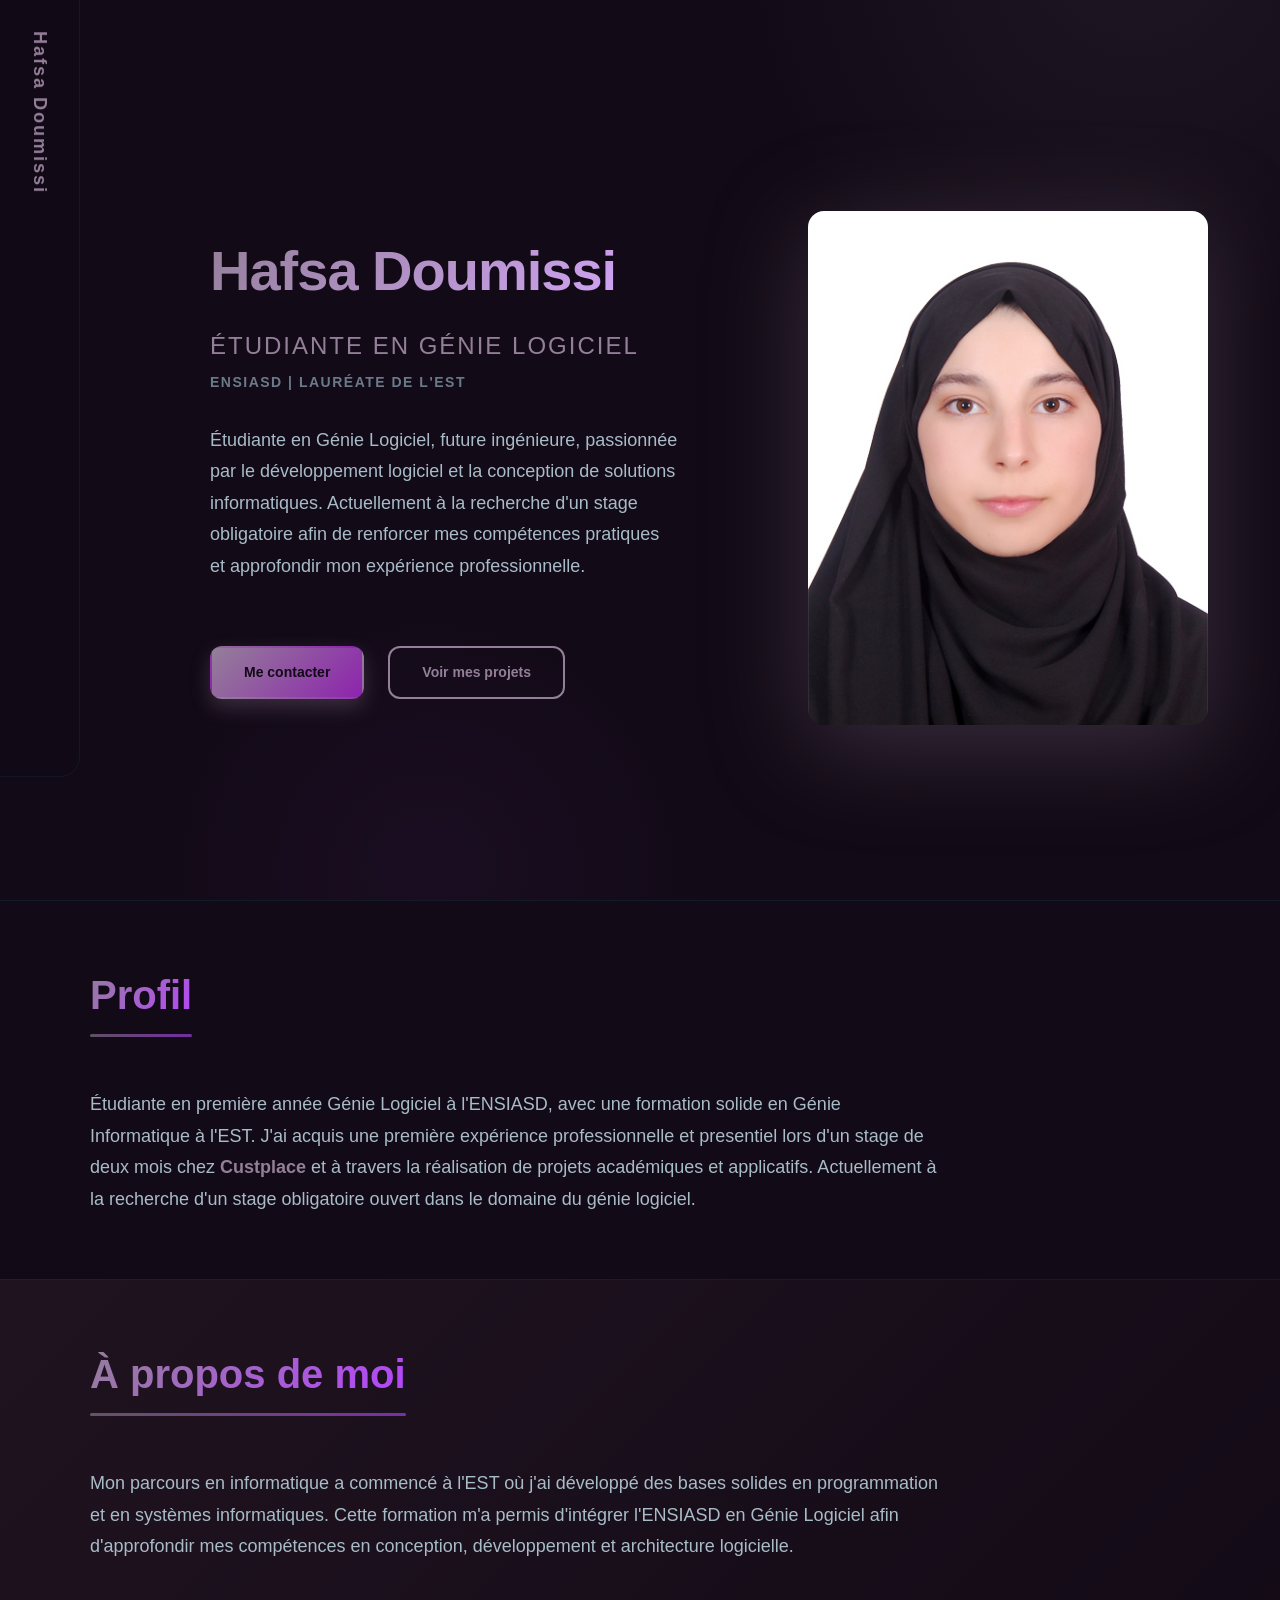
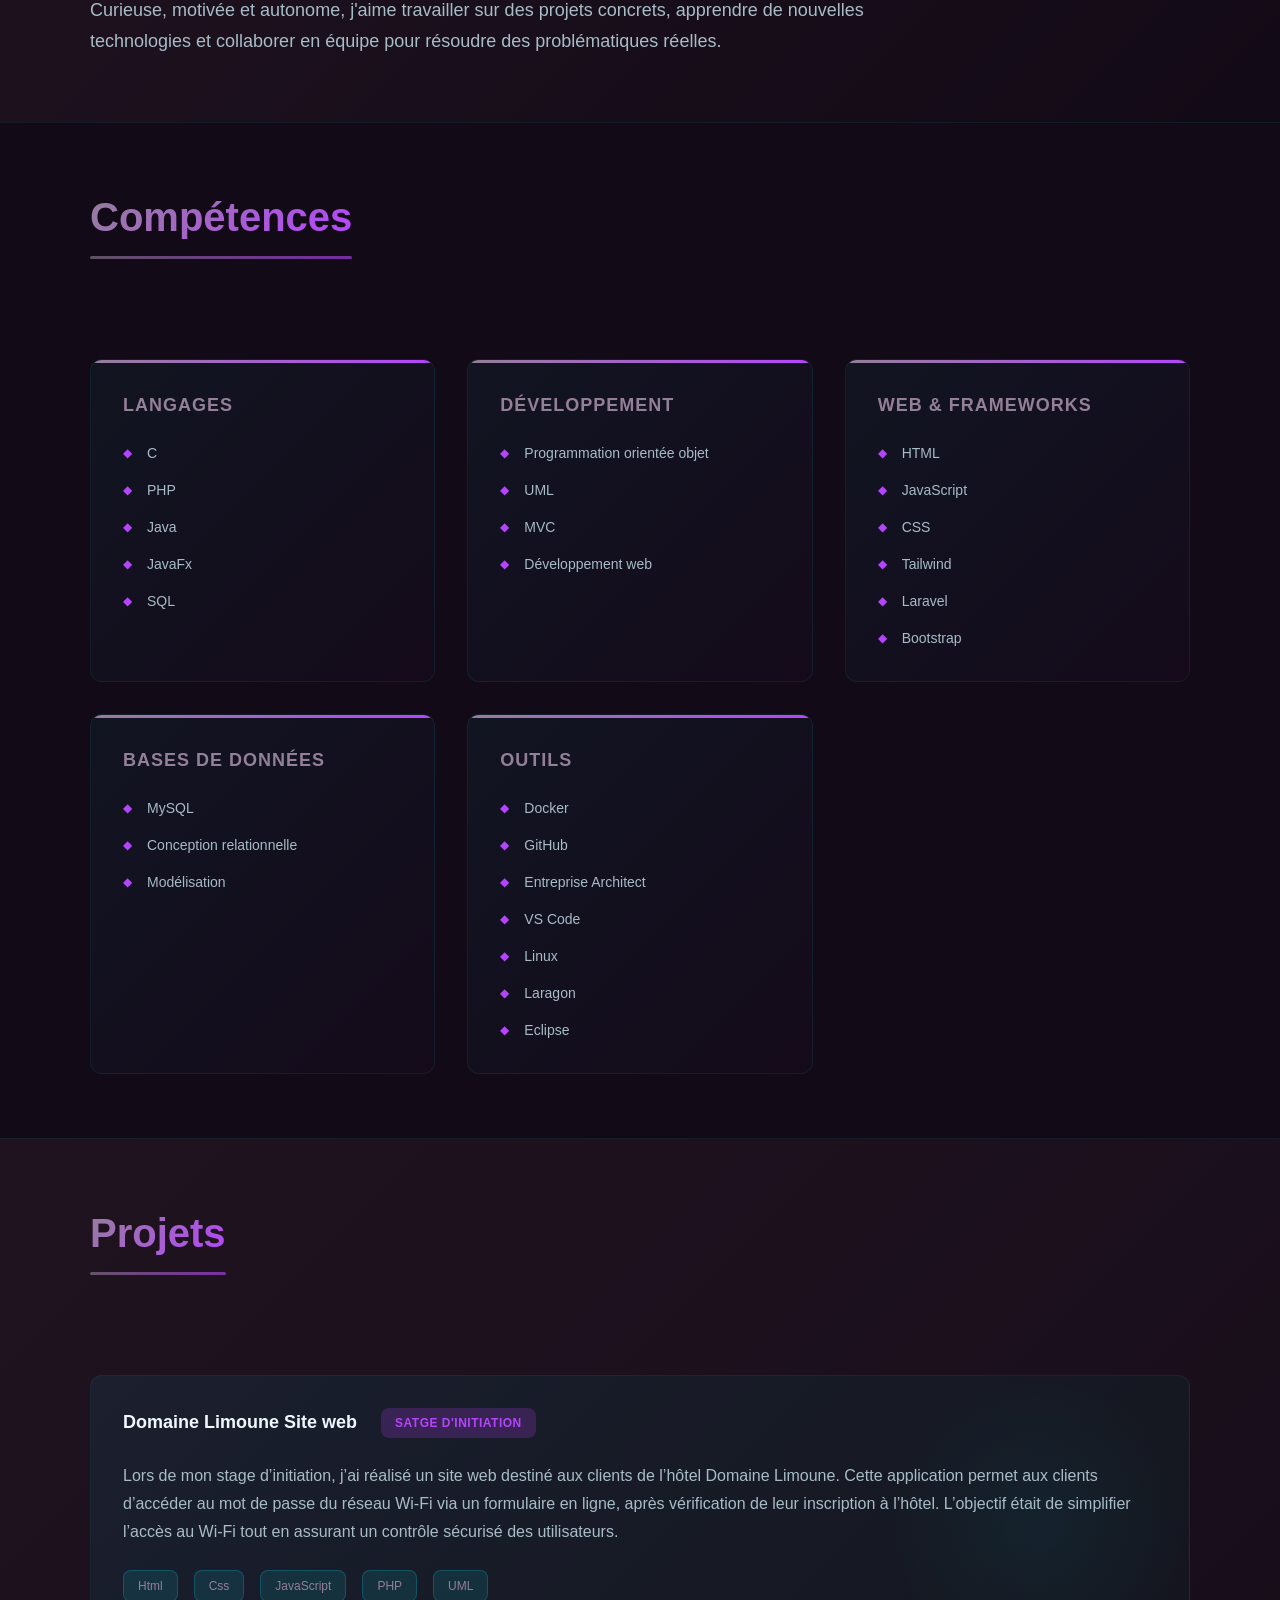
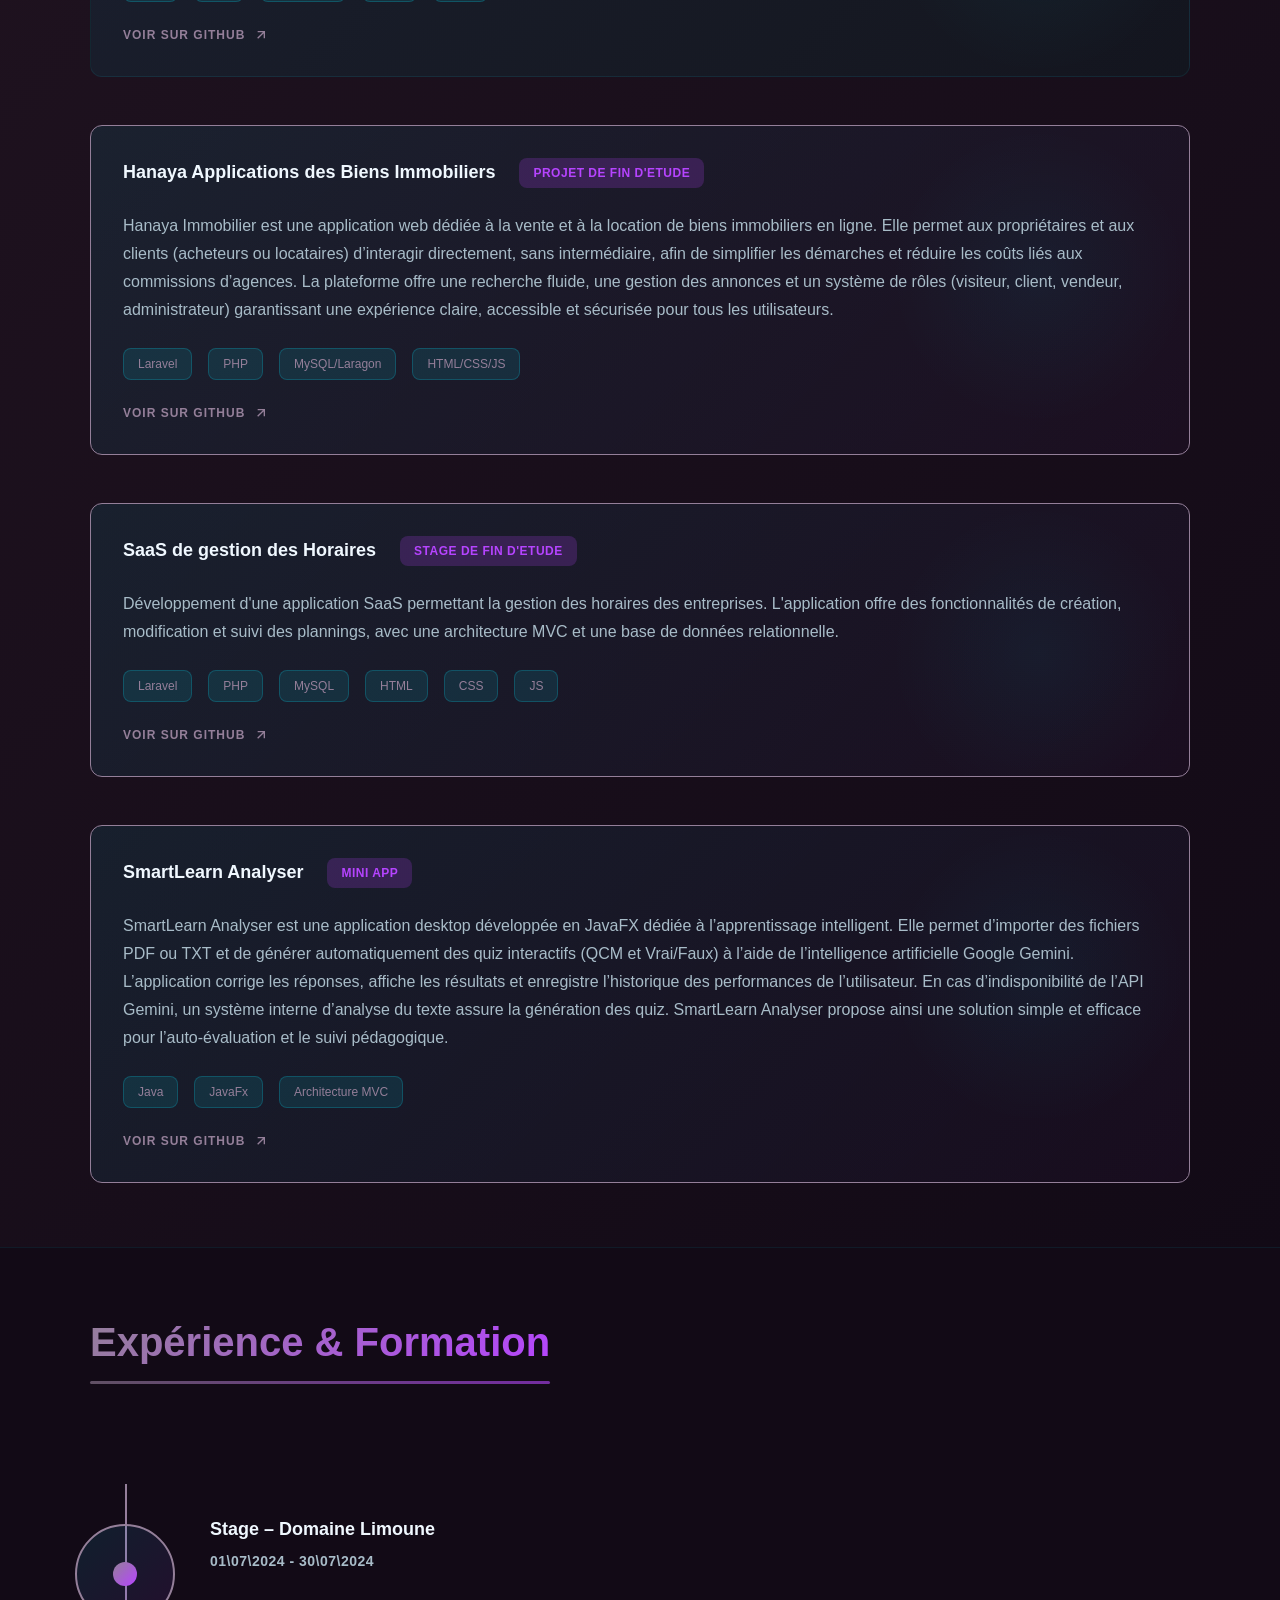
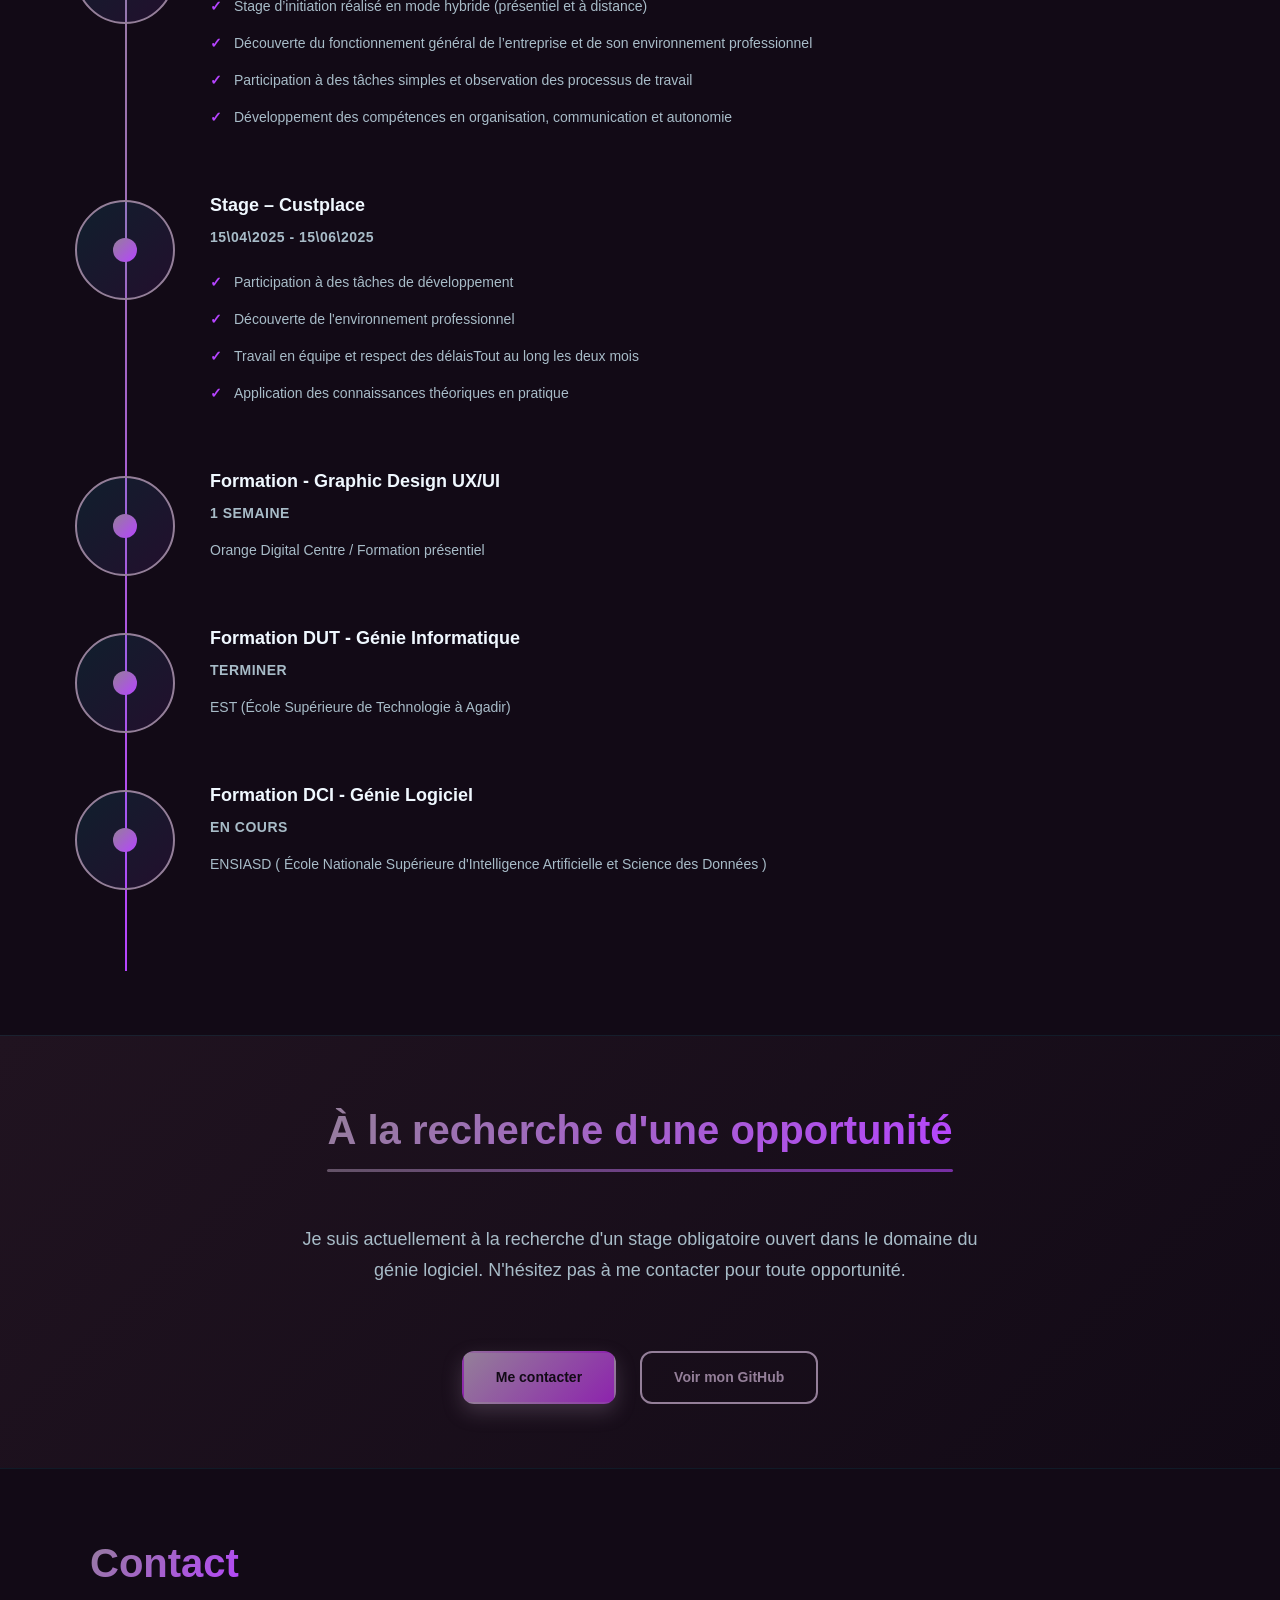
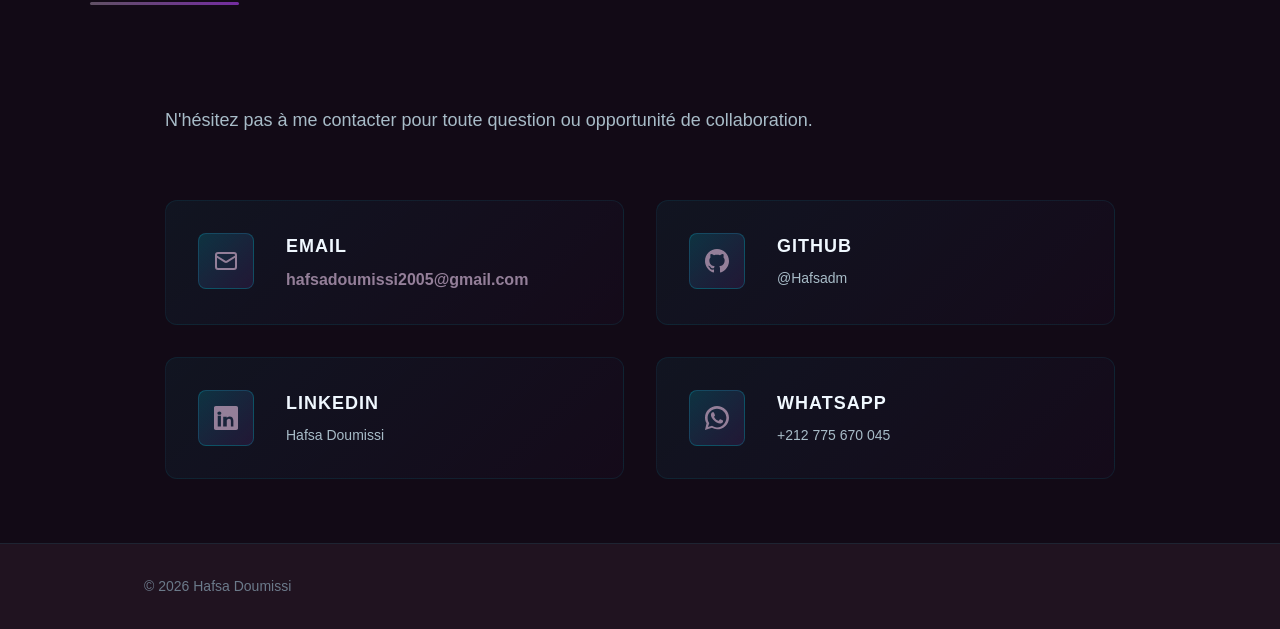
==== index.html @ 494d1fa9 "Done" ====
<!DOCTYPE html>
<html lang="fr">
<head>
    <meta charset="UTF-8">
    <meta name="viewport" content="width=device-width, initial-scale=1.0">
    <meta name="description" content="Portfolio de Hafsa Doumissi - Étudiante en Génie Logiciel à la recherche d'un stage">
    <meta name="theme-color" content="#0a1628">
    <title>Hafsa Doumissi - Portfolio | Génie Logiciel</title>
    <link rel="stylesheet" href="styles.css">
 <style>
        /* ============================================
           CSS VARIABLES & DESIGN TOKENS - PREMIUM MODERN
           ============================================ */
        :root {
            --color-bg-dark: #120a16;
            --color-bg-secondary: #201320;
            --color-bg-tertiary: #412750;

            --color-primary: #947f99;
            --color-primary-dark: #19011f;
            --color-primary-light: #8d24ad;

            --color-text-primary: #f0f8ff;
            --color-text-secondary: #a8bcc8;
            --color-text-tertiary: #6b7a8a;

            --color-accent: #b644ff;
            --color-accent-light: #d8a8ff;
            --color-border: rgba(0, 229, 255, 0.08);

            /* Spacing */
            --space-xs: 0.5rem;
            --space-sm: 1rem;
            --space-md: 1.5rem;
            --space-lg: 2rem;
            --space-xl: 3rem;
            --space-2xl: 4rem;

            /* Typography */
            --font-family: -apple-system, BlinkMacSystemFont, 'Segoe UI', Roboto, Oxygen, Ubuntu, Cantarell, sans-serif;
            --font-mono: 'Monaco', 'Menlo', 'Ubuntu Mono', monospace;

            --font-size-xs: 0.75rem;
            --font-size-sm: 0.875rem;
            --font-size-base: 1rem;
            --font-size-lg: 1.125rem;
            --font-size-xl: 1.5rem;
            --font-size-2xl: 2rem;
            --font-size-3xl: 2.5rem;
            --font-size-4xl: 3.5rem;

            --line-height-tight: 1.2;
            --line-height-normal: 1.5;
            --line-height-relaxed: 1.75;

            --font-weight-regular: 400;
            --font-weight-medium: 500;
            --font-weight-semibold: 600;
            --font-weight-bold: 700;

            /* Transitions */
            --transition-fast: 150ms cubic-bezier(0.4, 0, 0.2, 1);
            --transition-base: 300ms cubic-bezier(0.4, 0, 0.2, 1);
            --transition-slow: 500ms cubic-bezier(0.4, 0, 0.2, 1);

            /* Border Radius */
            --radius-sm: 0.375rem;
            --radius-md: 0.5rem;
            --radius-lg: 0.75rem;
            --radius-xl: 1rem;

            /* Shadows */
            --shadow-sm: 0 2px 8px rgba(0, 229, 255, 0.1);
            --shadow-md: 0 8px 24px rgba(0, 229, 255, 0.12);
            --shadow-lg: 0 16px 40px rgba(0, 229, 255, 0.15);
        }

        @media (max-width: 768px) {
            :root {
                --font-size-xs: 0.65rem;
                --font-size-sm: 0.75rem;
                --font-size-base: 0.9rem;
                --font-size-lg: 1rem;
                --font-size-xl: 1.25rem;
                --font-size-2xl: 1.5rem;
                --font-size-3xl: 1.75rem;
                --font-size-4xl: 2.25rem;
                
                --space-xs: 0.375rem;
                --space-sm: 0.75rem;
                --space-md: 1rem;
                --space-lg: 1.5rem;
                --space-xl: 2rem;
                --space-2xl: 2.5rem;
            }
        }

        * {
            margin: 0;
            padding: 0;
            box-sizing: border-box;
        }

        html {
            scroll-behavior: smooth;
            -webkit-font-smoothing: antialiased;
            -moz-osx-font-smoothing: grayscale;
        }

        body {
            font-family: var(--font-family);
            background-color: var(--color-bg-dark);
            color: var(--color-text-primary);
            line-height: var(--line-height-normal);
            font-size: var(--font-size-base);
            overflow-x: hidden;
        }

        /* Navigation */
        .navbar {
            position: fixed;
            top: 0;
            left: 0;
            right: 0;
            background: rgba(18, 10, 22, 0.95);
            backdrop-filter: blur(12px);
            border-bottom: 1px solid var(--color-border);
            z-index: 1000;
            padding: var(--space-md) var(--space-lg);
        }

        .navbar-container {
            display: flex;
            justify-content: space-between;
            align-items: center;
            max-width: 1200px;
            margin: 0 auto;
        }

        .navbar-logo {
            font-size: var(--font-size-lg);
            font-weight: var(--font-weight-bold);
            color: var(--color-primary);
            text-decoration: none;
        }

        .hamburger {
            display: none;
            flex-direction: column;
            justify-content: space-between;
            width: 25px;
            height: 20px;
            background: none;
            border: none;
            cursor: pointer;
        }

        .hamburger span {
            display: block;
            width: 100%;
            height: 2px;
            background: var(--color-primary);
            border-radius: 2px;
            transition: all var(--transition-base);
        }

        .hamburger.active span:nth-child(1) {
            transform: rotate(45deg) translate(8px, 8px);
        }

        .hamburger.active span:nth-child(2) {
            opacity: 0;
        }

        .hamburger.active span:nth-child(3) {
            transform: rotate(-45deg) translate(8px, -8px);
        }

        .nav-menu {
            display: flex;
            list-style: none;
            gap: var(--space-lg);
            pointer-events: auto;
        }

        .nav-link {
            color: var(--color-text-secondary);
            text-decoration: none;
            font-size: var(--font-size-sm);
            font-weight: var(--font-weight-medium);
            transition: color var(--transition-fast);
        }

        .nav-link:hover {
            color: var(--color-primary);
        }

        /* Hero Section */
        .hero {
            min-height: 100vh;
            padding-top: 100px;
            padding-bottom: var(--space-2xl);
            display: flex;
            flex-direction: column;
            justify-content: center;
            position: relative;
            overflow: hidden;
        }

        .hero::before {
            content: '';
            position: absolute;
            top: -50%;
            right: -20%;
            width: 800px;
            height: 800px;
            background: radial-gradient(circle, rgba(148, 127, 153, 0.1) 0%, transparent 70%);
            border-radius: 50%;
            pointer-events: none;
            animation: float 15s ease-in-out infinite;
        }

        .hero::after {
            content: '';
            position: absolute;
            bottom: -30%;
            left: 10%;
            width: 600px;
            height: 600px;
            background: radial-gradient(circle, rgba(184, 68, 255, 0.05) 0%, transparent 70%);
            border-radius: 50%;
            pointer-events: none;
            animation: float 20s ease-in-out infinite reverse;
        }

        .hero-wrapper {
            display: flex;
            align-items: center;
            gap: var(--space-2xl);
            position: relative;
            z-index: 10;
            max-width: 1200px;
            margin: 0 auto;
            padding: 0 var(--space-lg);
        }

        .hero-content {
            flex: 1;
            max-width: 600px;
            animation: fadeInUp 0.8s ease-out;
        }

        .hero-title {
            font-size: var(--font-size-4xl);
            font-weight: var(--font-weight-bold);
            margin-bottom: var(--space-md);
            line-height: var(--line-height-tight);
            background: linear-gradient(135deg, var(--color-primary) 0%, var(--color-accent-light) 100%);
            -webkit-background-clip: text;
            -webkit-text-fill-color: transparent;
            background-clip: text;
            letter-spacing: -1px;
        }

        .hero-subtitle {
            font-size: var(--font-size-xl);
            color: var(--color-primary);
            margin-bottom: var(--space-xs);
            font-weight: var(--font-weight-medium);
            text-transform: uppercase;
            letter-spacing: 2px;
        }

        .hero-meta {
            font-size: var(--font-size-sm);
            color: var(--color-text-tertiary);
            margin-bottom: var(--space-lg);
            letter-spacing: 1.5px;
            text-transform: uppercase;
            font-weight: var(--font-weight-semibold);
        }

        .hero-description {
            font-size: var(--font-size-lg);
            color: var(--color-text-secondary);
            margin-bottom: var(--space-2xl);
            line-height: var(--line-height-relaxed);
        }

        .hero-image {
            flex: 1;
            display: flex;
            justify-content: center;
            align-items: center;
            min-height: 400px;
            animation: fadeInUp 0.8s ease-out 0.2s both;
        }

        .hero-photo {
            width: 100%;
            max-width: 400px;
            height: auto;
            border-radius: var(--radius-xl);
            object-fit: cover;
            filter: drop-shadow(0 20px 50px rgba(148, 127, 153, 0.3));
            transition: all var(--transition-base);
        }

        .hero-photo:hover {
            filter: drop-shadow(0 30px 60px rgba(148, 127, 153, 0.5));
            transform: scale(1.02);
        }

        .hero-buttons {
            display: flex;
            gap: var(--space-md);
            flex-wrap: wrap;
        }

        .btn {
            padding: 14px 32px;
            border-radius: var(--radius-lg);
            font-size: var(--font-size-sm);
            font-weight: var(--font-weight-semibold);
            text-decoration: none;
            display: inline-flex;
            align-items: center;
            gap: var(--space-xs);
            transition: all var(--transition-base);
            cursor: pointer;
            border: 2px solid transparent;
            text-align: center;
            position: relative;
            overflow: hidden;
        }

        .btn-primary {
            background: linear-gradient(135deg, var(--color-primary) 0%, var(--color-primary-light) 100%);
            color: var(--color-bg-dark);
            box-shadow: 0 8px 20px rgba(148, 127, 153, 0.3);
        }

        .btn-primary:hover {
            transform: translateY(-3px);
            box-shadow: 0 12px 30px rgba(148, 127, 153, 0.4);
        }

        .btn-secondary {
            background: transparent;
            color: var(--color-primary);
            border: 2px solid var(--color-primary);
        }

        .btn-secondary:hover {
            background: rgba(148, 127, 153, 0.1);
            transform: translateY(-3px);
        }

        /* Sections */
        .section {
            padding: var(--space-2xl) var(--space-lg);
            position: relative;
            border-top: 1px solid var(--color-border);
        }

        .section:nth-child(even) {
            background: linear-gradient(135deg, var(--color-bg-secondary) 0%, var(--color-bg-dark) 100%);
        }

        .container {
            max-width: 1100px;
            margin: 0 auto;
        }

        .section-title {
            font-size: var(--font-size-3xl);
            font-weight: var(--font-weight-bold);
            margin-bottom: var(--space-2xl);
            background: linear-gradient(135deg, var(--color-primary) 0%, var(--color-accent) 100%);
            -webkit-background-clip: text;
            -webkit-text-fill-color: transparent;
            background-clip: text;
        }

        /* Animations */
        @keyframes fadeInUp {
            from {
                opacity: 0;
                transform: translateY(30px);
            }
            to {
                opacity: 1;
                transform: translateY(0);
            }
        }

        @keyframes float {
            0%, 100% {
                transform: translateY(0px);
            }
            50% {
                transform: translateY(20px);
            }
        }

        /* Mobile Responsive */
        @media (max-width: 768px) {
            .navbar {
                padding: var(--space-sm) var(--space-lg);
            }

            .navbar-container {
                flex-wrap: wrap;
                gap: var(--space-lg);
            }

            .hamburger {
                display: flex;
            }

            .nav-menu {
                display: none;
                position: fixed;
                top: 60px;
                left: 0;
                right: 0;
                background: rgba(18, 10, 22, 0.98);
                flex-direction: column;
                gap: 0;
                width: 100%;
                padding: var(--space-lg);
            }

            .nav-menu.active {
                display: flex;
            }

            .nav-link {
                padding: var(--space-md) 0;
                font-size: var(--font-size-base);
            }

            .hero {
                padding-top: 140px;
                min-height: auto;
            }

            .hero-wrapper {
                flex-direction: column;
                gap: var(--space-lg);
            }

            .hero-content {
                width: 100%;
                max-width: 100%;
            }

            .hero-image {
                width: 100%;
                min-height: 300px;
                order: -1;
            }

            .hero-photo {
                max-width: 100%;
                max-height: 300px;
            }

            .hero-title {
                font-size: var(--font-size-2xl);
                margin-bottom: var(--space-sm);
            }

            .hero-description {
                font-size: var(--font-size-base);
                margin-bottom: var(--space-lg);
            }

            .hero-buttons {
                flex-direction: column;
                gap: var(--space-sm);
            }

            .btn {
                width: 100%;
                justify-content: center;
                padding: 10px 20px;
                font-size: var(--font-size-sm);
            }

            .section {
                padding: var(--space-xl) var(--space-lg);
            }

            .section-title {
                font-size: var(--font-size-2xl);
                margin-bottom: var(--space-lg);
            }
        }
    </style>
</head>
<body>
    <!-- Navigation -->
    <nav class="navbar">
        <div class="navbar-container">
            <a href="#" class="navbar-logo">Hafsa Doumissi</a>
            
            <button class="hamburger" aria-label="Menu" aria-expanded="false">
                <span></span>
                <span></span>
                <span></span>
            </button>
            
            <ul class="nav-menu" role="navigation">
                <li><a href="#home" class="nav-link">Accueil</a></li>
                <li><a href="#profil" class="nav-link">Profil</a></li>
                <li><a href="#competences" class="nav-link">Compétences</a></li>
                <li><a href="#projets" class="nav-link">Projets</a></li>
                <li><a href="#experience" class="nav-link">Expérience</a></li>
                <li><a href="#contact" class="nav-link">Contact</a></li>
            </ul>
        </div>
    </nav>

    <!-- Hero Section -->
    <section id="home" class="hero">
        <div class="hero-wrapper">
            <div class="hero-content">
                <h1 class="hero-title">Hafsa Doumissi</h1>
                <p class="hero-subtitle">Étudiante en Génie Logiciel</p>
                <p class="hero-meta">ENSIASD | Lauréate de l'EST</p>
                <p class="hero-description">
Étudiante en Génie Logiciel, future ingénieure, passionnée par le développement logiciel et la conception de solutions informatiques. Actuellement à la recherche d'un stage obligatoire afin de renforcer mes compétences pratiques et approfondir mon expérience professionnelle.                </p>
                <div class="hero-buttons">
                    <a href="#contact" class="btn btn-primary">Me contacter</a>
                    <a href="#projets" class="btn btn-secondary">Voir mes projets</a>
                </div>
            </div>
            <div class="hero-image">
                <img src="assets/Hafsa.jpg" alt="Hafsa Doumissi - Portrait professionnel" class="hero-photo">
            </div>
        </div>
    </section>

    <!-- Profil Section -->
    <section id="profil" class="section section-profil">
        <div class="container">
            <h2 class="section-title">Profil</h2>
            <div class="profil-content">
                <p class="profil-text">
                    Étudiante en première année Génie Logiciel à l'ENSIASD, avec une formation solide en Génie Informatique à l'EST.
                     J'ai acquis une première expérience professionnelle et presentiel lors d'un stage de deux mois chez 
                     <strong>Custplace</strong> et à travers la réalisation de projets académiques et applicatifs.
                      Actuellement à la recherche d'un stage obligatoire ouvert dans le domaine du génie logiciel.
                </p>
            </div>
        </div>
    </section>

    <!-- About Section -->
    <section id="about" class="section section-about">
        <div class="container">
            <h2 class="section-title">À propos de moi</h2>
            <div class="about-content">
                <p>
                    Mon parcours en informatique a commencé à l'EST où j'ai développé des bases solides en programmation et en systèmes informatiques. 
                    Cette formation m'a permis d'intégrer l'ENSIASD en Génie Logiciel afin d'approfondir mes compétences en conception, développement et architecture logicielle.
                </p>
                <p>
                    Curieuse, motivée et autonome, j'aime travailler sur des projets concrets, apprendre de nouvelles technologies et collaborer en équipe pour résoudre des problématiques réelles.
                </p>
            </div>
        </div>
    </section>

    <!-- Compétences Section -->
    <section id="competences" class="section section-competences">
        <div class="container">
            <h2 class="section-title">Compétences</h2>
            
            <div class="skills-grid">
                <!-- Langages -->
                <div class="skill-card">
                    <h3 class="skill-title">Langages</h3>
                    <ul class="skill-list">
                        <li>C  </li>
                        <li>PHP</li>
                        <li>Java</li>
                        <li>JavaFx</li>
                        <li>SQL</li>
                    </ul>
                </div>

                <!-- Développement & Concepts -->
                <div class="skill-card">
                    <h3 class="skill-title">Développement</h3>
                    <ul class="skill-list">
                        <li>Programmation orientée objet</li>
                        <li>UML</li>
                        <li>MVC</li>
                        <li>Développement web</li>
                    </ul>
                </div>

                <!-- Frameworks & Web -->
                <div class="skill-card">
                    <h3 class="skill-title">Web & Frameworks</h3>
                    <ul class="skill-list">
                        <li>HTML</li>
                        <li>JavaScript</li>
                        <li>CSS</li>
                        <li>Tailwind </li>
                        <li>Laravel</li>
                        <li>Bootstrap</li>
                       
                    </ul>
                </div>

                <!-- Bases de données -->
                <div class="skill-card">
                    <h3 class="skill-title">Bases de données</h3>
                    <ul class="skill-list">
                        <li>MySQL</li>
                        <li>Conception relationnelle</li>
                        <li>Modélisation</li>
                    </ul>
                </div>

                <!-- Outils -->
                <div class="skill-card">
                    <h3 class="skill-title">Outils</h3>
                    <ul class="skill-list">
                        <li>Docker</li>
                        <li>GitHub</li>
                        <li>Entreprise Architect</li>
                        <li>VS Code</li>
                        <li>Linux</li>
                        <li>Laragon</li>
                        <li>Eclipse</li>
                    </ul>
                </div>
            </div>
        </div>
    </section>

    <!-- Projets Section -->
    <section id="projets" class="section section-projets">
        <div class="container">
            <h2 class="section-title">Projets</h2>
            
            <div class="projects-container">
                <!-- Projet Principal -->

                
              
                <div class="project-card">
                    <div class="project-header">
                        <h3 class="project-title"> Domaine Limoune Site web</h3>
                        <span class="project-badge">Satge d'initiation</span>
                    </div>
                    <p class="project-description">

                        Lors de mon stage d’initiation, j’ai réalisé un site web destiné aux clients de l’hôtel Domaine Limoune.
                        Cette application permet aux clients d’accéder au mot de passe du réseau Wi-Fi via un formulaire en ligne, après vérification de leur inscription à l’hôtel.
                        L’objectif était de simplifier l’accès au Wi-Fi tout en assurant un contrôle sécurisé des utilisateurs.
                                           
                    </p>
                    <div class="project-tech">
                        <span class="tech-tag">Html</span>
                        <span class="tech-tag">Css</span>
                        <span class="tech-tag">JavaScript</span>
                        <span class="tech-tag">PHP</span>
                        <span class="tech-tag">UML</span>
                    </div>


                      <a href="https://github.com/Hafsadm/Domaine-Limoune.git" target="_blank" rel="noopener noreferrer" class="project-link">
                        Voir sur GitHub
                        <svg width="16" height="16" viewBox="0 0 24 24" fill="none" stroke="currentColor" stroke-width="2">
                            <path d="M7 17L17 7M7 7h10v10"></path>
                        </svg>
                    </a>

                </div>

                <div class="project-card project-featured">
                    <div class="project-header">
                        <h3 class="project-title">Hanaya Applications des Biens Immobiliers</h3>
                        <span class="project-badge">Projet de Fin d'Etude </span>
                    </div>
                    <p class="project-description">

                        Hanaya Immobilier est une application web dédiée à la vente et à la location de biens immobiliers en ligne.
                        Elle permet aux propriétaires et aux clients (acheteurs ou locataires) d’interagir directement, sans intermédiaire, 
                        afin de simplifier les démarches et réduire les coûts liés aux commissions d’agences.
                        La plateforme offre une recherche fluide, une gestion des annonces et 
                        un système de rôles (visiteur, client, vendeur, administrateur) garantissant une expérience claire, 
                        accessible et sécurisée pour tous les utilisateurs.

                    </p>
                    <div class="project-tech">
                        <span class="tech-tag">Laravel</span>
                        <span class="tech-tag">PHP</span>
                        <span class="tech-tag">MySQL/Laragon</span>
                        <span class="tech-tag">HTML/CSS/JS</span>
                    </div>
                    <a href="https://github.com/Hafsadm/Biens_Immobiliers.git" target="_blank" rel="noopener noreferrer" class="project-link">
                        Voir sur GitHub
                        <svg width="16" height="16" viewBox="0 0 24 24" fill="none" stroke="currentColor" stroke-width="2">
                            <path d="M7 17L17 7M7 7h10v10"></path>
                        </svg>
                    </a>

    

                </div>


                <div class="project-card project-featured">
                    <div class="project-header">
                        <h3 class="project-title">SaaS de gestion des Horaires</h3>
                        <span class="project-badge">Stage de Fin d'Etude</span>
                    </div>
                    <p class="project-description">
                        Développement d'une application SaaS permettant la gestion des horaires des entreprises. L'application offre des fonctionnalités de création, modification et suivi des plannings, avec une architecture MVC et une base de données relationnelle.
                    </p>
                    <div class="project-tech">
                        <span class="tech-tag">Laravel</span>
                        <span class="tech-tag">PHP</span>
                        <span class="tech-tag">MySQL</span>
                        <span class="tech-tag">HTML</span>
                        <span class="tech-tag">CSS</span>
                        <span class="tech-tag">JS</span>





                    </div>
                    <a href="https://github.com/Hafsadm" target="_blank" rel="noopener noreferrer" class="project-link">
                        Voir sur GitHub
                        <svg width="16" height="16" viewBox="0 0 24 24" fill="none" stroke="currentColor" stroke-width="2">
                            <path d="M7 17L17 7M7 7h10v10"></path>
                        </svg>
                    </a>

                

                </div>

                  <div class="project-card project-featured">
                    <div class="project-header">
                        <h3 class="project-title">SmartLearn Analyser </h3>
                        <span class="project-badge">Mini App</span>
                    </div>
                    <p class="project-description">

                        SmartLearn Analyser est une application desktop développée en JavaFX dédiée à l’apprentissage intelligent.
                        Elle permet d’importer des fichiers PDF ou TXT et de générer automatiquement des quiz interactifs 
                        (QCM et Vrai/Faux) à l’aide de l’intelligence artificielle Google Gemini.
                        L’application corrige les réponses, affiche les résultats et enregistre l’historique des performances de l’utilisateur.
                        En cas d’indisponibilité de l’API Gemini, un système interne d’analyse du texte assure la génération des quiz.
                        SmartLearn Analyser propose ainsi une solution simple et efficace pour l’auto-évaluation et le suivi pédagogique.

                    </p>
                    <div class="project-tech">
                        <span class="tech-tag">Java</span>
                        <span class="tech-tag">JavaFx</span>
                        <span class="tech-tag">Architecture MVC</span>
                    </div>
                    <a href="https://github.com/Hafsadm" target="_blank" rel="noopener noreferrer" class="project-link">
                        Voir sur GitHub
                        <svg width="16" height="16" viewBox="0 0 24 24" fill="none" stroke="currentColor" stroke-width="2">
                            <path d="M7 17L17 7M7 7h10v10"></path>
                        </svg>
                    </a>

                     

                </div>

            </div>
        </div>
    </section>

    <!-- Experience Section -->
    <section id="experience" class="section section-experience">
        <div class="container">
            <h2 class="section-title">Expérience & Formation</h2>
            
            <div class="timeline">

                            <div class="timeline-item">
                    <div class="timeline-marker"></div>
                    <div class="timeline-content">
                        <h3 class="timeline-title">Stage – Domaine Limoune</h3>
                        <p class="timeline-period">01\07\2024 - 30\07\2024</p>
                     <ul class="timeline-details">
                        <li>Stage d’initiation réalisé en mode hybride (présentiel et à distance)</li>
                        <li>Découverte du fonctionnement général de l’entreprise et de son environnement professionnel</li>
                        <li>Participation à des tâches simples et observation des processus de travail</li>
                        <li>Développement des compétences en organisation, communication et autonomie</li>
                    </ul>
                    </div>
                </div>

                <div class="timeline-item">
                    <div class="timeline-marker"></div>
                    <div class="timeline-content">
                        <h3 class="timeline-title">Stage – Custplace</h3>
                        <p class="timeline-period">15\04\2025 - 15\06\2025</p>
                        <ul class="timeline-details">
                            <li>Participation à des tâches de développement</li>
                            <li>Découverte de l'environnement professionnel</li>
                            <li>Travail en équipe et respect des délaisTout au long les deux mois</li>
                            <li>Application des connaissances théoriques en pratique</li>
                        </ul>
                    </div>
                </div>

         

                <!-- Formation Design -->
                <div class="timeline-item">
                    <div class="timeline-marker"></div>
                    <div class="timeline-content">
                        <h3 class="timeline-title">Formation - Graphic Design UX/UI </h3>
                        <p class="timeline-period">1 semaine </p>
                        <p>Orange Digital Centre / Formation présentiel  </p>
                    </div>
                </div>

                <!-- Formation EST -->
                <div class="timeline-item">
                    <div class="timeline-marker"></div>
                    <div class="timeline-content">
                        <h3 class="timeline-title">Formation DUT - Génie Informatique</h3>
                        <p class="timeline-period">Terminer</p>
                        <p>EST (École Supérieure de Technologie à Agadir)</p>
                    </div>
                </div>


                 <div class="timeline-item">
                    <div class="timeline-marker"></div>
                    <div class="timeline-content">
                        <h3 class="timeline-title">Formation DCI - Génie Logiciel</h3>
                        <p class="timeline-period">En Cours</p>
                        <p>ENSIASD ( École Nationale Supérieure d'Intelligence Artificielle et Science des Données )</p>
                    </div>
                </div>


            </div>
        </div>
    </section>

    <!-- CTA Section -->
    <section id="cta" class="section section-cta">
        <div class="container">
            <h2 class="section-title">À la recherche d'une opportunité</h2>
            <p class="cta-text">
                Je suis actuellement à la recherche d'un stage obligatoire ouvert dans le domaine du génie logiciel. N'hésitez pas à me contacter pour toute opportunité.
            </p>
            <div class="cta-buttons">
                <a href="#contact" class="btn btn-primary">Me contacter</a>
                <a href="https://github.com/Hafsadm" target="_blank" rel="noopener noreferrer" class="btn btn-secondary">
                    Voir mon GitHub
                </a>
            </div>
        </div>
    </section>

    <!-- Contact Section -->
    <section id="contact" class="section section-contact">
        <div class="container">
            <h2 class="section-title">Contact</h2>
            
            <div class="contact-content">
                <p class="contact-intro">
                    N'hésitez pas à me contacter pour toute question ou opportunité de collaboration.
                </p>

                <div class="contact-methods">
                    <a href="mailto:hafsadoumissi2005@gmail.com" class="contact-card" aria-label="Envoyer un email">
                        <div class="contact-icon">
                            <svg width="24" height="24" viewBox="0 0 24 24" fill="none" stroke="currentColor" stroke-width="2">
                                <rect x="2" y="4" width="20" height="16" rx="2"></rect>
                                <path d="m22 7-8.97 5.7a1.94 1.94 0 0 1-2.06 0L2 7"></path>
                            </svg>
                        </div>
                        <div>
                            <h4>Email</h4>
                            <href>hafsadoumissi2005@gmail.com</href>
                        </div>
                    </a>

                    <a href="https://github.com/Hafsadm" target="_blank" rel="noopener noreferrer" class="contact-card" aria-label="Visiter GitHub">
                        <div class="contact-icon">
                            <svg width="24" height="24" viewBox="0 0 24 24" fill="currentColor">
                                <path d="M12 0c-6.626 0-12 5.373-12 12 0 5.302 3.438 9.8 8.207 11.387.599.111.793-.261.793-.577v-2.234c-3.338.726-4.033-1.416-4.033-1.416-.546-1.387-1.333-1.756-1.333-1.756-1.089-.745.083-.729.083-.729 1.205.084 1.839 1.237 1.839 1.237 1.07 1.834 2.807 1.304 3.492.997.107-.775.418-1.305.762-1.604-2.665-.305-5.467-1.334-5.467-5.931 0-1.311.469-2.381 1.236-3.221-.124-.303-.535-1.524.117-3.176 0 0 1.008-.322 3.301 1.23.957-.266 1.983-.399 3.003-.404 1.02.005 2.047.138 3.006.404 2.291-1.552 3.297-1.23 3.297-1.23.653 1.653.242 2.874.118 3.176.77.84 1.235 1.911 1.235 3.221 0 4.609-2.807 5.624-5.479 5.921.43.372.823 1.102.823 2.222v 3.293c0 .319.192.694.801.576 4.765-1.589 8.199-6.086 8.199-11.386 0-6.627-5.373-12-12-12z"/>
                            </svg>
                        </div>
                        <div>
                            <h4>GitHub</h4>
                            <p>@Hafsadm</p>
                        </div>
                    </a>

                    <a href="https://linkedin.com" target="_blank" rel="noopener noreferrer" class="contact-card" aria-label="Visiter LinkedIn">
                        <div class="contact-icon">
                            <svg width="24" height="24" viewBox="0 0 24 24" fill="currentColor">
                                <path d="M20.447 20.452h-3.554v-5.569c0-1.328-.475-2.236-1.986-2.236-1.081 0-1.722.731-2.004 1.438-.103.249-.13.597-.13.946v5.421h-3.554s.05-8.807 0-9.726h3.554v1.375c.427-.659 1.19-1.597 2.897-1.597 2.117 0 3.704 1.385 3.704 4.362v5.586zM5.337 8.855c-1.144 0-1.915-.758-1.915-1.706 0-.955.768-1.703 1.959-1.703 1.188 0 1.913.748 1.938 1.703 0 .948-.75 1.706-1.982 1.706zm1.581 11.597H3.754V9.726h3.164v10.726zM22.225 0H1.771C.792 0 0 .774 0 1.729v20.542C0 23.227.792 24 1.771 24h20.451C23.2 24 24 23.227 24 22.271V1.729C24 .774 23.2 0 22.225 0z"/>
                            </svg>
                        </div>
                        <div>
                            <h4>LinkedIn</h4>
                            <p>Hafsa Doumissi</p>
                        </div>
                    </a>


                  <a href="https://wa.me/212775670045"
                        target="_blank"
                        rel="noopener noreferrer"
                        class="contact-card"
                        aria-label="Contacter via WhatsApp">
                            
                            <div class="contact-icon">
                                <!-- Icône WhatsApp -->
                                <svg width="24" height="24" viewBox="0 0 32 32" fill="currentColor">
                                    <path d="M16 0C7.164 0 0 6.94 0 15.5c0 2.73.75 5.29 2.05 7.53L0 32l9.23-2.87c2.16 1.18 4.65 1.87 6.77 1.87 8.84 0 16-6.94 16-15.5S24.84 0 16 0zm0 28.5c-1.97 0-4.32-.67-6.15-1.83l-.44-.27-5.48 1.7 1.74-5.18-.29-.5C4.15 20.37 3.5 17.97 3.5 15.5 3.5 8.87 9.19 3.5 16 3.5S28.5 8.87 28.5 15.5 22.81 28.5 16 28.5zm7.32-9.46c-.4-.2-2.34-1.15-2.7-1.28-.36-.13-.63-.2-.9.2-.27.4-1.03 1.28-1.26 1.54-.23.27-.47.3-.87.1-.4-.2-1.7-.62-3.24-1.98-1.2-1.07-2-2.4-2.24-2.8-.23-.4-.02-.62.18-.82.18-.18.4-.47.6-.7.2-.23.27-.4.4-.67.13-.27.07-.5-.03-.7-.1-.2-.9-2.16-1.23-2.96-.32-.77-.65-.67-.9-.68h-.77c-.27 0-.7.1-1.07.5-.37.4-1.4 1.37-1.4 3.33s1.44 3.86 1.64 4.13c.2.27 2.83 4.32 6.86 6.05.96.41 1.7.65 2.28.83.96.3 1.84.26 2.53.16.77-.12 2.34-.96 2.67-1.9.33-.93.33-1.73.23-1.9-.1-.17-.37-.27-.77-.47z"/>
                                </svg>
                            </div>

                            <div>
                                <h4>WhatsApp</h4>
                                <p>+212 775 670 045</p>
                            </div>
                        </a>



                </div>
            </div>
        </div>
    </section>

    <!-- Footer -->
    <footer class="footer">
        <div class="container">
            <p>&copy; 2026 Hafsa Doumissi</p>
        </div>
    </footer>

    
     <script>
        // Mobile menu toggle
        const hamburger = document.querySelector('.hamburger');
        const navMenu = document.querySelector('.nav-menu');
        const navLinks = document.querySelectorAll('.nav-link');

        hamburger.addEventListener('click', () => {
            hamburger.classList.toggle('active');
            navMenu.classList.toggle('active');
            hamburger.setAttribute('aria-expanded', hamburger.classList.contains('active'));
        });

        // Close menu when link is clicked
        navLinks.forEach(link => {
            link.addEventListener('click', () => {
                hamburger.classList.remove('active');
                navMenu.classList.remove('active');
                hamburger.setAttribute('aria-expanded', 'false');
            });
        });

        // Close menu when clicking outside
        document.addEventListener('click', (e) => {
            if (!e.target.closest('.navbar')) {
                hamburger.classList.remove('active');
                navMenu.classList.remove('active');
            }
        });

        // Scroll animations
        const observerOptions = {
            threshold: 0.1,
            rootMargin: '0px 0px -50px 0px'
        };

        const observer = new IntersectionObserver((entries) => {
            entries.forEach(entry => {
                if (entry.isIntersecting) {
                    entry.target.classList.add('visible');
                    observer.unobserve(entry.target);
                }
            });
        }, observerOptions);

        document.querySelectorAll('.fade-in').forEach(el => {
            observer.observe(el);
        });

        // Smooth scroll for anchor links
        document.querySelectorAll('a[href^="#"]').forEach(anchor => {
            anchor.addEventListener('click', function(e) {
                const href = this.getAttribute('href');
                if (href !== '#' && document.querySelector(href)) {
                    e.preventDefault();
                    document.querySelector(href).scrollIntoView({ behavior: 'smooth' });
                }
            });
        });

        // Navbar scroll effect
        const navbar = document.querySelector('.navbar');
        window.addEventListener('scroll', () => {
            if (window.scrollY > 50) {
                navbar.style.boxShadow = '0 4px 20px rgba(124, 58, 237, 0.1)';
            } else {
                navbar.style.boxShadow = 'none';
            }
        });
    </script>

    <script src="script.js"></script>
</body>
</html>
---- styles.css ----
/* ============================================
   CSS VARIABLES & DESIGN TOKENS - PREMIUM MODERN
   ============================================ */
:root {
    /* Deep Dark & Cyan Premium Palette */
    /* --color-bg-dark: #0a0f16;
    --color-bg-secondary: #131820;
    --color-bg-tertiary: #1a2332;

    --color-primary: #00e5ff;
    --color-primary-dark: #0093cc;
    --color-primary-light: #4dffff; */

    --color-bg-dark: #120a16;
    --color-bg-secondary: #201320;
    --color-bg-tertiary: #412750;

    --color-primary: #947f99;
    --color-primary-dark: #19011f;
    --color-primary-light: #8d24ad;

    --color-text-primary: #f0f8ff;
    --color-text-secondary: #a8bcc8;
    --color-text-tertiary: #6b7a8a;

    --color-accent: #b644ff;
    --color-accent-light: #d8a8ff;
    --color-border: rgba(0, 229, 255, 0.08);

    /* Spacing */
    --space-xs: 0.5rem;
    --space-sm: 1rem;
    --space-md: 1.5rem;
    --space-lg: 2rem;
    --space-xl: 3rem;
    --space-2xl: 4rem;

    /* Typography */
    --font-family: -apple-system, BlinkMacSystemFont, 'Segoe UI', Roboto, Oxygen, Ubuntu, Cantarell, sans-serif;
    --font-mono: 'Monaco', 'Menlo', 'Ubuntu Mono', monospace;

    --font-size-xs: 0.75rem;
    --font-size-sm: 0.875rem;
    --font-size-base: 1rem;
    --font-size-lg: 1.125rem;
    --font-size-xl: 1.5rem;
    --font-size-2xl: 2rem;
    --font-size-3xl: 2.5rem;
    --font-size-4xl: 3.5rem;

    --line-height-tight: 1.2;
    --line-height-normal: 1.5;
    --line-height-relaxed: 1.75;

    --font-weight-regular: 400;
    --font-weight-medium: 500;
    --font-weight-semibold: 600;
    --font-weight-bold: 700;

    /* Transitions */
    --transition-fast: 150ms cubic-bezier(0.4, 0, 0.2, 1);
    --transition-base: 300ms cubic-bezier(0.4, 0, 0.2, 1);
    --transition-slow: 500ms cubic-bezier(0.4, 0, 0.2, 1);

    /* Border Radius */
    --radius-sm: 0.375rem;
    --radius-md: 0.5rem;
    --radius-lg: 0.75rem;
    --radius-xl: 1rem;

    /* Shadows */
    --shadow-sm: 0 2px 8px rgba(0, 229, 255, 0.1);
    --shadow-md: 0 8px 24px rgba(0, 229, 255, 0.12);
    --shadow-lg: 0 16px 40px rgba(0, 229, 255, 0.15);
}

/* ============================================
   GLOBAL STYLES
   ============================================ */

* {
    margin: 0;
    padding: 0;
    box-sizing: border-box;
}

html {
    scroll-behavior: smooth;
    -webkit-font-smoothing: antialiased;
    -moz-osx-font-smoothing: grayscale;
}

body {
    font-family: var(--font-family);
    background-color: var(--color-bg-dark);
    color: var(--color-text-primary);
    line-height: var(--line-height-normal);
    font-size: var(--font-size-base);
    overflow-x: hidden;
}

/* ============================================
   INNOVATIVE NAVIGATION - SIDE FLOATING STYLE
   ============================================ */

.navbar {
    position: fixed ;
    left: 0;
    top: 50%;
    transform: translateY(-5%);
    width: 80px;
    height: auto;
    background: rgba(10, 15, 22, 0.9);
    backdrop-filter: blur(12px);
    border-right: 1px solid var(--color-border);
    border-radius: 0 20px 20px 0;
    z-index: 1000;
    transition: all var(--transition-base);
    padding: var(--space-lg) 0;
}

.navbar:hover {
    width: 280px;
}

.navbar-container {
    display: flex;
    flex-direction: column;
    height: 100%;
    padding: var(--space-md) 0;
    gap: var(--space-lg);
}

.navbar-logo {
    font-size: var(--font-size-sm);
    font-weight: var(--font-weight-bold);
    color: var(--color-primary);
    text-decoration: none;
    text-align: center;
    writing-mode: vertical-rl;
    text-orientation: mixed;
    letter-spacing: 2px;
    white-space: nowrap;
    transition: all var(--transition-base);
    padding: var(--space-md) var(--space-sm);
}

.navbar:hover .navbar-logo {
    writing-mode: initial;
    text-orientation: initial;
    letter-spacing: normal;
}

.hamburger {
    display: none;
}

.nav-menu {
    display: flex;
    flex-direction: column;
    list-style: none;
    gap: var(--space-sm);
    flex: 1;
    justify-content: center;
    align-items: center;
    opacity: 0;
    transition: opacity var(--transition-base);
}

.navbar:hover .nav-menu {
    opacity: 1;
}

.nav-link {
    color: var(--color-text-secondary);
    text-decoration: none;
    font-size: var(--font-size-xs);
    font-weight: var(--font-weight-medium);
    transition: all var(--transition-fast);
    position: relative;
    white-space: nowrap;
    padding: var(--space-sm) var(--space-md);
    border-radius: var(--radius-md);
    display: block;
    text-align: left;
}

.nav-link:hover {
    color: var(--color-primary);
    background: rgba(0, 229, 255, 0.1);
    transform: translateX(4px);
}

/* ============================================
   HERO SECTION - REPOSITIONED LAYOUT
   ============================================ */

.hero {
    min-height: 100vh;
    padding-left: 140px;
    padding-top: var(--space-xl);
    padding-bottom: var(--space-2xl);
    display: flex;
    flex-direction: column;
    justify-content: center;
    position: relative;
    overflow: hidden;
}

.hero::before {
    content: '';
    position: absolute;
    top: -50%;
    right: -20%;
    width: 800px;
    height: 800px;
    background: radial-gradient(circle, rgba(0, 229, 255, 0.08) 0%, transparent 70%);
    border-radius: 50%;
    pointer-events: none;
    animation: float 15s ease-in-out infinite;
}

.hero::after {
    content: '';
    position: absolute;
    bottom: -30%;
    left: 10%;
    width: 600px;
    height: 600px;
    background: radial-gradient(circle, rgba(184, 68, 255, 0.05) 0%, transparent 70%);
    border-radius: 50%;
    pointer-events: none;
    animation: float 20s ease-in-out infinite reverse;
}

.hero-content {
    max-width: 800px;
    padding: var(--space-lg);
    position: relative;
    z-index: 10;
    animation: fadeInUp 0.8s ease-out;
}

.hero-title {
    font-size: var(--font-size-4xl);
    font-weight: var(--font-weight-bold);
    margin-bottom: var(--space-md);
    line-height: var(--line-height-tight);
    background: linear-gradient(135deg, var(--color-primary) 0%, var(--color-accent-light) 100%);
    -webkit-background-clip: text;
    -webkit-text-fill-color: transparent;
    background-clip: text;
    letter-spacing: -1px;
}

.hero-subtitle {
    font-size: var(--font-size-xl);
    color: var(--color-primary);
    margin-bottom: var(--space-xs);
    font-weight: var(--font-weight-medium);
    text-transform: uppercase;
    letter-spacing: 2px;
}

.hero-meta {
    font-size: var(--font-size-sm);
    color: var(--color-text-tertiary);
    margin-bottom: var(--space-lg);
    letter-spacing: 1.5px;
    text-transform: uppercase;
    font-weight: var(--font-weight-semibold);
}

.hero-description {
    font-size: var(--font-size-lg);
    color: var(--color-text-secondary);
    margin-bottom: var(--space-2xl);
    line-height: var(--line-height-relaxed);
    max-width: 700px;
}

.hero-buttons {
    display: flex;
    gap: var(--space-md);
    flex-wrap: wrap;
}

.hero-scroll {
    position: absolute;
    bottom: var(--space-2xl);
    left: var(--space-lg);
    animation: bounce 2.5s cubic-bezier(0.4, 0, 0.6, 1) infinite;
    display: flex;
    flex-direction: column;
    align-items: center;
    gap: var(--space-xs);
    color: var(--color-primary);
}

.hero-scroll p {
    font-size: var(--font-size-xs);
    font-weight: var(--font-weight-semibold);
    text-transform: uppercase;
    letter-spacing: 1px;
}

.hero-scroll svg {
    width: 20px;
    height: 20px;
    stroke: currentColor;
}

/* ============================================
   BUTTONS - ENHANCED
   ============================================ */

.btn {
    padding: 14px 32px;
    border-radius: var(--radius-lg);
    font-size: var(--font-size-sm);
    font-weight: var(--font-weight-semibold);
    text-decoration: none;
    display: inline-flex;
    align-items: center;
    gap: var(--space-xs);
    transition: all var(--transition-base);
    cursor: pointer;
    border: 2px solid transparent;
    text-align: center;
    position: relative;
    overflow: hidden;
}

.btn::before {
    content: '';
    position: absolute;
    top: 0;
    left: -100%;
    width: 100%;
    height: 100%;
    background: rgba(255, 255, 255, 0.1);
    transition: left var(--transition-base);
}

.btn:hover::before {
    left: 100%;
}

.btn-primary {
    background: linear-gradient(135deg, var(--color-primary) 0%, var(--color-primary-light) 100%);
    color: var(--color-bg-dark);
    box-shadow: 0 8px 20px rgba(0, 229, 255, 0.3);
}

.btn-primary:hover {
    transform: translateY(-3px);
    box-shadow: 0 12px 30px rgba(0, 229, 255, 0.4);
}

.btn-secondary {
    background: transparent;
    color: var(--color-primary);
    border: 2px solid var(--color-primary);
}

.btn-secondary:hover {
    background: rgba(0, 229, 255, 0.1);
    transform: translateY(-3px);
    box-shadow: 0 8px 20px rgba(0, 229, 255, 0.2);
}

/* ============================================
   SECTIONS - STAGGERED LAYOUT
   ============================================ */

.section {
    padding: var(--space-2xl) var(--space-lg);
    padding-left: 140px;
    position: relative;
    border-top: 1px solid var(--color-border);
}

.section:nth-child(even) {
    background: linear-gradient(135deg, var(--color-bg-secondary) 0%, var(--color-bg-dark) 100%);
}

.container {
    max-width: 1100px;
    margin: 0 auto;
}

.section-title {
    font-size: var(--font-size-3xl);
    font-weight: var(--font-weight-bold);
    margin-bottom: var(--space-2xl);
    position: relative;
    display: inline-block;
    background: linear-gradient(135deg, var(--color-primary) 0%, var(--color-accent) 100%);
    -webkit-background-clip: text;
    -webkit-text-fill-color: transparent;
    background-clip: text;
}

.section-title::after {
    content: '';
    position: absolute;
    bottom: -12px;
    left: 0;
    width: 100%;
    height: 3px;
    background: linear-gradient(90deg, var(--color-primary), var(--color-accent));
    border-radius: var(--radius-sm);
    opacity: 0.6;
}

/* ============================================
   PROFIL SECTION
   ============================================ */

.profil-content {
    max-width: 850px;
}

.profil-text {
    font-size: var(--font-size-lg);
    line-height: var(--line-height-relaxed);
    color: var(--color-text-secondary);
    animation: fadeInUp 0.6s ease-out 0.2s both;
}

.profil-text strong {
    color: var(--color-primary);
    font-weight: var(--font-weight-bold);
}

/* ============================================
   ABOUT SECTION
   ============================================ */

.about-content {
    max-width: 850px;
    display: flex;
    flex-direction: column;
    gap: var(--space-lg);
}

.about-content p {
    font-size: var(--font-size-lg);
    line-height: var(--line-height-relaxed);
    color: var(--color-text-secondary);
    animation: fadeInUp 0.6s ease-out forwards;
}

.about-content p:nth-child(1) {
    animation-delay: 0.1s;
}

.about-content p:nth-child(2) {
    animation-delay: 0.2s;
}

/* ============================================
   SKILLS SECTION - GRID INNOVATION
   ============================================ */

.skills-grid {
    display: grid;
    grid-template-columns: repeat(auto-fit, minmax(280px, 1fr));
    gap: var(--space-lg);
    margin-top: var(--space-xl);
}

.skill-card {
    background: linear-gradient(135deg, rgba(0, 229, 255, 0.05) 0%, rgba(184, 68, 255, 0.02) 100%);
    border: 1px solid var(--color-border);
    border-radius: var(--radius-lg);
    padding: var(--space-lg);
    transition: all var(--transition-base);
    position: relative;
    overflow: hidden;
}

.skill-card::before {
    content: '';
    position: absolute;
    top: 0;
    left: 0;
    width: 100%;
    height: 3px;
    background: linear-gradient(90deg, var(--color-primary), var(--color-accent));
}

.skill-card:hover {
    background: linear-gradient(135deg, rgba(0, 229, 255, 0.1) 0%, rgba(184, 68, 255, 0.05) 100%);
    border-color: var(--color-primary);
    transform: translateY(-8px);
    box-shadow: 0 12px 40px rgba(0, 229, 255, 0.15);
}

.skill-title {
    font-size: var(--font-size-lg);
    font-weight: var(--font-weight-semibold);
    margin-bottom: var(--space-md);
    color: var(--color-primary);
    text-transform: uppercase;
    letter-spacing: 1px;
}

.skill-list {
    list-style: none;
    display: flex;
    flex-direction: column;
    gap: var(--space-sm);
}

.skill-list li {
    color: var(--color-text-secondary);
    font-size: var(--font-size-sm);
    display: flex;
    align-items: center;
    position: relative;
    padding-left: var(--space-md);
    transition: all var(--transition-fast);
}

.skill-list li::before {
    content: '◆';
    position: absolute;
    left: 0;
    color: var(--color-accent);
    font-size: var(--font-size-xs);
}

.skill-list li:hover {
    color: var(--color-primary);
    padding-left: var(--space-lg);
}

/* ============================================
   PROJECTS SECTION - STAGGERED CARDS
   ============================================ */

.projects-container {
    display: grid;
    gap: var(--space-xl);
    margin-top: var(--space-xl);
}

.project-card {
    background: linear-gradient(135deg, rgba(26, 35, 50, 0.8) 0%, rgba(19, 24, 32, 0.8) 100%);
    border: 1px solid var(--color-border);
    border-radius: var(--radius-lg);
    padding: var(--space-lg);
    transition: all var(--transition-base);
    display: flex;
    flex-direction: column;
    position: relative;
    overflow: hidden;
}

.project-card::after {
    content: '';
    position: absolute;
    top: 0;
    right: 0;
    width: 300px;
    height: 300px;
    background: radial-gradient(circle, rgba(0, 229, 255, 0.05) 0%, transparent 70%);
    border-radius: 50%;
    pointer-events: none;
}

.project-card:hover {
    border-color: var(--color-primary);
    transform: translateY(-6px);
    box-shadow: 0 16px 50px rgba(0, 229, 255, 0.2);
    background: linear-gradient(135deg, rgba(26, 35, 50, 0.95) 0%, rgba(19, 24, 32, 0.95) 100%);
}

.project-featured {
    border-color: var(--color-primary);
    background: linear-gradient(135deg, rgba(0, 229, 255, 0.08) 0%, rgba(184, 68, 255, 0.03) 100%);
}

.project-header {
    display: flex;
    align-items: center;
    gap: var(--space-md);
    margin-bottom: var(--space-md);
    position: relative;
    z-index: 2;
}

.project-title {
    font-size: var(--font-size-lg);
    font-weight: var(--font-weight-bold);
    margin: 0;
    color: var(--color-text-primary);
}

.project-badge {
    font-size: var(--font-size-xs);
    background: rgba(184, 68, 255, 0.2);
    color: var(--color-accent);
    padding: 6px 14px;
    border-radius: var(--radius-md);
    white-space: nowrap;
    font-weight: var(--font-weight-semibold);
    text-transform: uppercase;
    letter-spacing: 0.5px;
}

.project-description {
    color: var(--color-text-secondary);
    margin-bottom: var(--space-md);
    line-height: var(--line-height-relaxed);
    flex-grow: 1;
    position: relative;
    z-index: 2;
}

.project-tech {
    display: flex;
    flex-wrap: wrap;
    gap: var(--space-sm);
    margin-bottom: var(--space-md);
    position: relative;
    z-index: 2;
}

.tech-tag {
    font-size: var(--font-size-xs);
    background: rgba(0, 229, 255, 0.1);
    color: var(--color-primary);
    padding: 6px 14px;
    border-radius: var(--radius-md);
    border: 1px solid rgba(0, 229, 255, 0.2);
    transition: all var(--transition-fast);
}

.tech-tag:hover {
    background: rgba(0, 229, 255, 0.2);
    border-color: var(--color-primary);
}

.project-link {
    color: var(--color-primary);
    text-decoration: none;
    font-weight: var(--font-weight-semibold);
    display: inline-flex;
    align-items: center;
    gap: var(--space-xs);
    transition: all var(--transition-fast);
    width: fit-content;
    position: relative;
    z-index: 2;
    text-transform: uppercase;
    font-size: var(--font-size-xs);
    letter-spacing: 1px;
}

.project-link:hover {
    gap: var(--space-md);
    color: var(--color-primary-light);
}

/* ============================================
   EXPERIENCE SECTION - VERTICAL TIMELINE
   ============================================ */

.timeline {
    position: relative;
    padding: var(--space-lg) 0;
    margin-top: var(--space-xl);
}

.timeline::before {
    content: '';
    position: absolute;
    left: 35px;
    top: 0;
    bottom: 0;
    width: 2px;
    background: linear-gradient(180deg, var(--color-primary) 0%, var(--color-accent) 100%);
}

.timeline-item {
    position: relative;
    margin-bottom: var(--space-2xl);
    padding-left: 120px;
    animation: fadeInUp 0.6s ease-out forwards;
}

.timeline-item:nth-child(1) { animation-delay: 0.1s; }
.timeline-item:nth-child(2) { animation-delay: 0.2s; }
.timeline-item:nth-child(3) { animation-delay: 0.3s; }
.timeline-item:nth-child(4) { animation-delay: 0.4s; }
.timeline-item:nth-child(5) { animation-delay: 0.5s; }

.timeline-marker {
    position: absolute;
    left: -15px;
    top: 8px;
    width: 100px;
    height: 100px;
    background: linear-gradient(135deg, rgba(0, 229, 255, 0.1) 0%, rgba(184, 68, 255, 0.1) 100%);
    border: 2px solid var(--color-primary);
    border-radius: 50%;
    display: flex;
    align-items: center;
    justify-content: center;
    transition: all var(--transition-base);
}

.timeline-marker::after {
    content: '';
    width: 24px;
    height: 24px;
    background: linear-gradient(135deg, var(--color-primary), var(--color-accent));
    border-radius: 50%;
}

.timeline-item:hover .timeline-marker {
    transform: scale(1.15);
    box-shadow: 0 0 30px rgba(0, 229, 255, 0.4);
}

.timeline-title {
    font-size: var(--font-size-lg);
    font-weight: var(--font-weight-bold);
    margin-bottom: var(--space-xs);
    color: var(--color-text-primary);
}

.timeline-period {
    font-size: var(--font-size-sm);
    color: var(--color-primary);
    font-weight: var(--font-weight-semibold);
    margin-bottom: var(--space-sm);
    text-transform: uppercase;
    letter-spacing: 0.5px;
}

.timeline-content p {
    color: var(--color-text-secondary);
    margin-bottom: var(--space-sm);
    font-size: var(--font-size-sm);
}

.timeline-details {
    list-style: none;
    color: var(--color-text-secondary);
    margin-top: var(--space-md);
}

.timeline-details li {
    margin-bottom: var(--space-sm);
    position: relative;
    padding-left: var(--space-md);
    font-size: var(--font-size-sm);
}

.timeline-details li::before {
    content: '✓';
    position: absolute;
    left: 0;
    color: var(--color-accent);
    font-weight: var(--font-weight-bold);
}

/* ============================================
   CTA SECTION
   ============================================ */

.section-cta {
    text-align: center;
    padding-top: var(--space-2xl);
    padding-bottom: var(--space-2xl);
}

.cta-text {
    font-size: var(--font-size-lg);
    color: var(--color-text-secondary);
    max-width: 700px;
    margin: 0 auto var(--space-2xl);
    line-height: var(--line-height-relaxed);
    animation: fadeInUp 0.6s ease-out;
}

.cta-buttons {
    display: flex;
    gap: var(--space-md);
    justify-content: center;
    flex-wrap: wrap;
    animation: fadeInUp 0.6s ease-out 0.2s both;
}

/* ============================================
   CONTACT SECTION - MODERN CARDS
   ============================================ */

.contact-content {
      max-width: 950px;
    margin: var(--space-xl) auto 0 auto;
}

.contact-intro {
    font-size: var(--font-size-lg);
    color: var(--color-text-secondary);
    margin-bottom: var(--space-2xl);
    line-height: var(--line-height-relaxed);
    animation: fadeInUp 0.6s ease-out;
}

.contact-methods {
    display: grid;
    grid-template-columns: repeat(auto-fit, minmax(300px, 1fr));
    gap: var(--space-lg);
    margin-top: var(--space-xl);
}

.contact-card {
    background: linear-gradient(135deg, rgba(0, 229, 255, 0.05) 0%, rgba(184, 68, 255, 0.02) 100%);
    border: 1px solid var(--color-border);
    border-radius: var(--radius-lg);
    padding: var(--space-lg);
    display: flex;
    align-items: flex-start;
    gap: var(--space-lg);
    text-decoration: none;
    transition: all var(--transition-base);
    position: relative;
    overflow: hidden;
    animation: fadeInUp 0.6s ease-out forwards;
}

.contact-card:nth-child(1) { animation-delay: 0.1s; }
.contact-card:nth-child(2) { animation-delay: 0.2s; }
.contact-card:nth-child(3) { animation-delay: 0.3s; }

.contact-card::before {
    content: '';
    position: absolute;
    top: 0;
    left: 0;
    width: 100%;
    height: 3px;
    background: linear-gradient(90deg, var(--color-primary), var(--color-accent));
    opacity: 0;
    transition: opacity var(--transition-base);
}

.contact-card:hover {
    background: linear-gradient(135deg, rgba(0, 229, 255, 0.1) 0%, rgba(184, 68, 255, 0.05) 100%);
    border-color: var(--color-primary);
    transform: translateY(-4px);
    box-shadow: 0 12px 30px rgba(0, 229, 255, 0.2);
}

.contact-card:hover::before {
    opacity: 1;
}

.contact-icon {
    width: 56px;
    height: 56px;
    background: linear-gradient(135deg, rgba(0, 229, 255, 0.15), rgba(184, 68, 255, 0.1));
    border-radius: var(--radius-md);
    display: flex;
    align-items: center;
    justify-content: center;
    color: var(--color-primary);
    flex-shrink: 0;
    border: 1px solid rgba(0, 229, 255, 0.2);
}

.contact-card:hover .contact-icon {
    color: var(--color-primary-light);
    border-color: var(--color-primary);
}

.contact-card h4 {
    font-size: var(--font-size-lg);
    font-weight: var(--font-weight-bold);
    color: var(--color-text-primary);
    margin-bottom: var(--space-xs);
    text-transform: uppercase;
    letter-spacing: 1px;
}

.contact-card p {
    font-size: var(--font-size-sm);
    color: var(--color-text-secondary);
}

.contact-card href {
    color: var(--color-primary);
    font-weight: var(--font-weight-semibold);
}

/* ============================================
   FOOTER
   ============================================ */

.footer {
    background: var(--color-bg-secondary);
    border-top: 1px solid var(--color-border);
    padding: var(--space-lg);
    padding-left: 140px;
    text-align: left;
    color: var(--color-text-tertiary);
    font-size: var(--font-size-sm);
}

/* ============================================
   ANIMATIONS
   ============================================ */

@keyframes fadeInUp {
    from {
        opacity: 0;
        transform: translateY(30px);
    }
    to {
        opacity: 1;
        transform: translateY(0);
    }
}

@keyframes bounce {
    0%, 100% {
        transform: translateY(0);
    }
    50% {
        transform: translateY(-12px);
    }
}

@keyframes float {
    0%, 100% {
        transform: translateY(0px);
    }
    50% {
        transform: translateY(20px);
    }
}

@keyframes fadeIn {
    from {
        opacity: 0;
    }
    to {
        opacity: 1;
    }
}

.fade-in-on-scroll {
    opacity: 0;
    transform: translateY(30px);
    animation: fadeInUp 0.6s ease-out forwards;
}

/* ============================================
   RESPONSIVE DESIGN
   ============================================ */

@media (max-width: 768px) {
    :root {
        --font-size-4xl: 2.5rem;
        --font-size-3xl: 2rem;
        --space-2xl: 2.5rem;
    }

    .navbar {
        left: auto;
        bottom: 0;
        top: auto;
        right: 0;
        width: 100%;
        height: 70px;
        border-radius: 20px 20px 0 0;
        border-right: none;
        border-bottom: 1px solid var(--color-border);
        transform: none;
    }

    .navbar:hover {
        width: 100%;
        height: 70px;
    }

    .navbar-container {
        flex-direction: row;
        justify-content: space-between;
        padding: 0 var(--space-md);
        gap: var(--space-md);
    }

    .navbar-logo {
        writing-mode: initial;
        text-orientation: initial;
        font-size: var(--font-size-base);
    }

    .nav-menu {
        flex-direction: row;
        opacity: 1;
        position: relative;
        gap: var(--space-md);
        justify-content: flex-end;
        align-items: center;
    }

    .nav-link {
        padding: var(--space-xs) var(--space-sm);
        font-size: var(--font-size-xs);
    }

    .hero {
        min-height: auto;
        padding: var(--space-xl) var(--space-lg);
        padding-left: var(--space-lg);
        padding-bottom: 120px;
    }

    .hero::before,
    .hero::after {
        display: none;
    }

    .hero-title {
        font-size: var(--font-size-2xl);
    }

    .hero-scroll {
        display: none;
    }

    .section {
        padding: var(--space-xl) var(--space-lg);
        padding-left: var(--space-lg);
    }

    .hero-buttons {
        flex-direction: column;
        width: 100%;
    }

    .btn {
        width: 100%;
        justify-content: center;
    }

    .skills-grid {
        grid-template-columns: 1fr;
    }

    .timeline::before {
        left: 20px;
    }

    .timeline-item {
        padding-left: 90px;
    }

    .timeline-marker {
        width: 70px;
        height: 70px;
        left: -20px;
        top: 0;
    }

    .contact-methods {
        grid-template-columns: 1fr;
    }

    .cta-buttons {
        flex-direction: column;
        width: 100%;
    }

    .cta-buttons .btn {
        width: 100%;
    }

    .footer {
        padding-left: var(--space-lg);
    }
}

@media (max-width: 480px) {
    :root {
        --font-size-4xl: 2rem;
        --font-size-3xl: 1.5rem;
        --font-size-xl: 1.25rem;
        --space-lg: 1.5rem;
        --space-2xl: 2rem;
    }

    .navbar-container {
        padding: 0 var(--space-sm);
    }

    .navbar-logo {
        font-size: var(--font-size-sm);
    }

    .hero-content {
        padding: var(--space-md);
    }

    .hero-description {
        font-size: var(--font-size-base);
    }

    .hero-subtitle {
        font-size: var(--font-size-lg);
    }

    .section-title {
        font-size: var(--font-size-2xl);
    }

    .project-card {
        padding: var(--space-md);
    }

    .contact-card {
        flex-direction: column;
        text-align: center;
    }

    .contact-icon {
        margin: 0 auto;
    }

    .timeline-marker {
        width: 60px;
        height: 60px;
    }

    .section {
        padding: var(--space-lg) var(--space-md);
    }
}
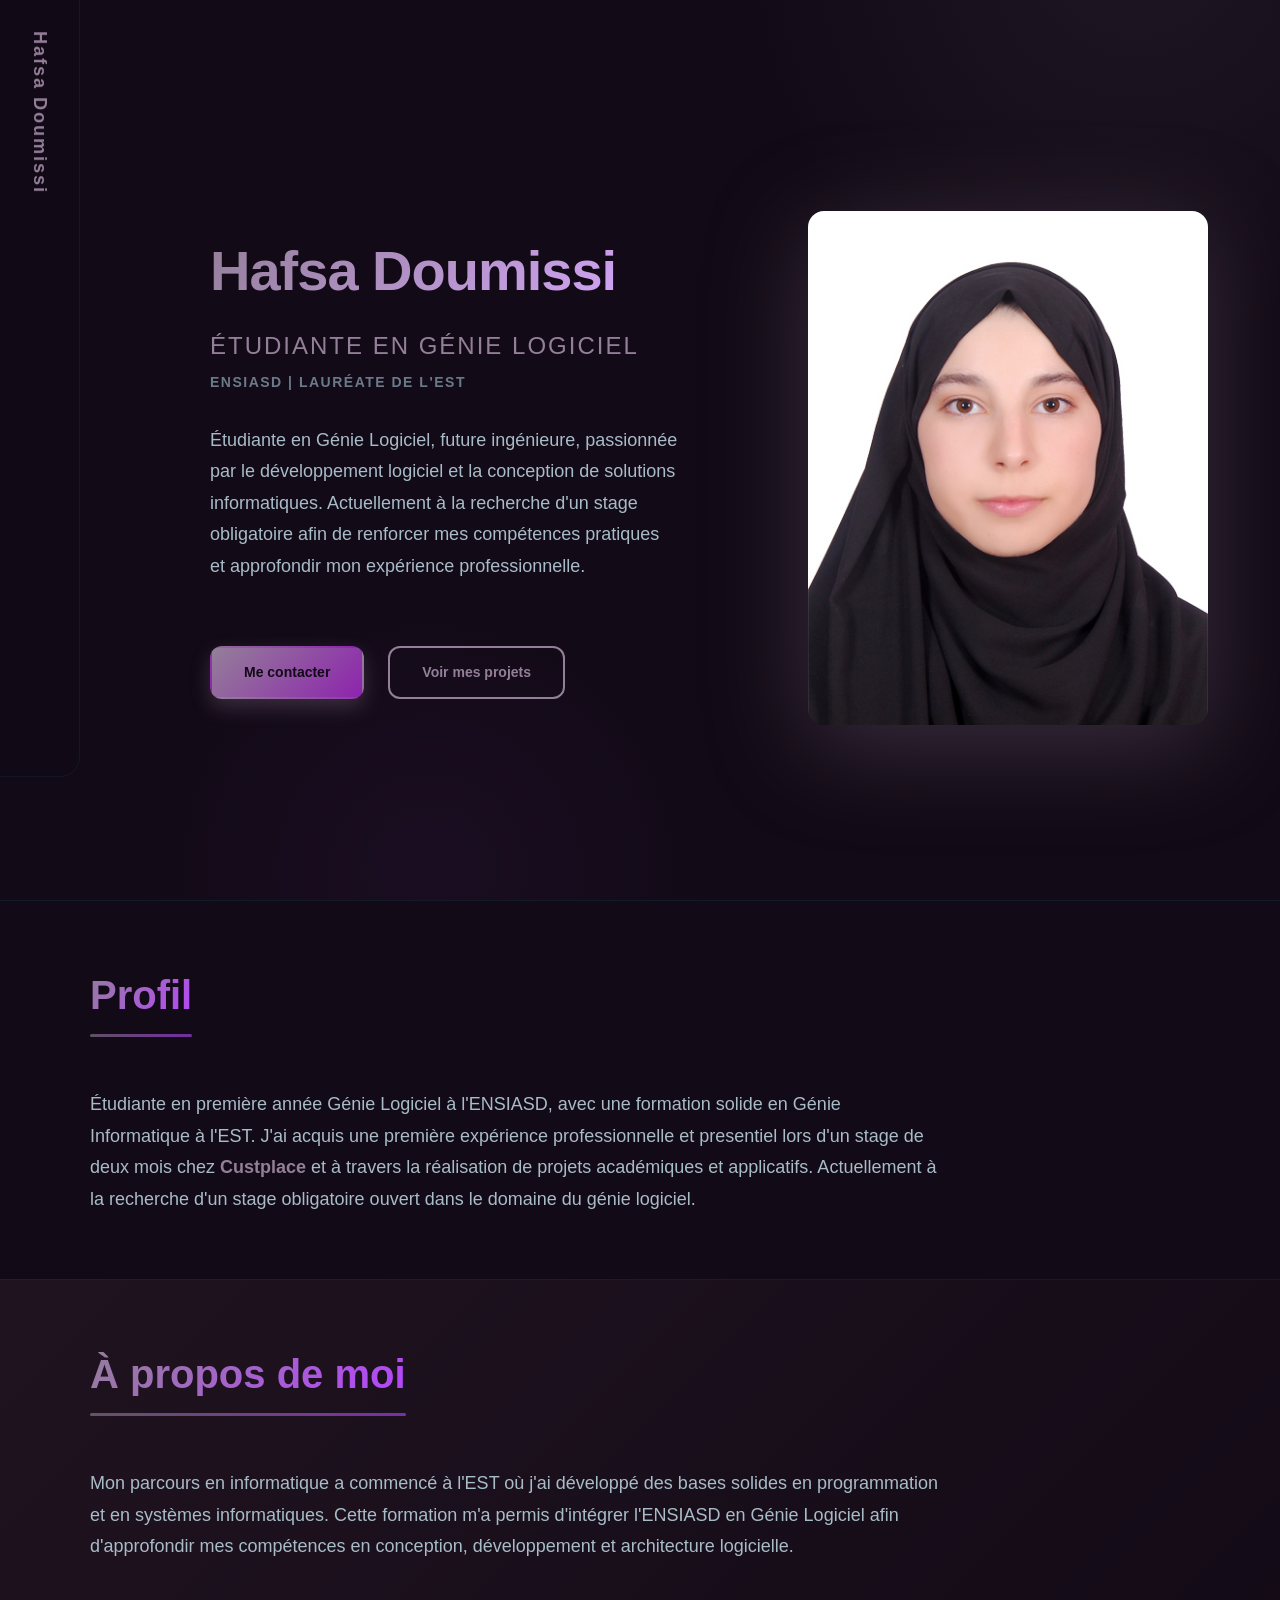
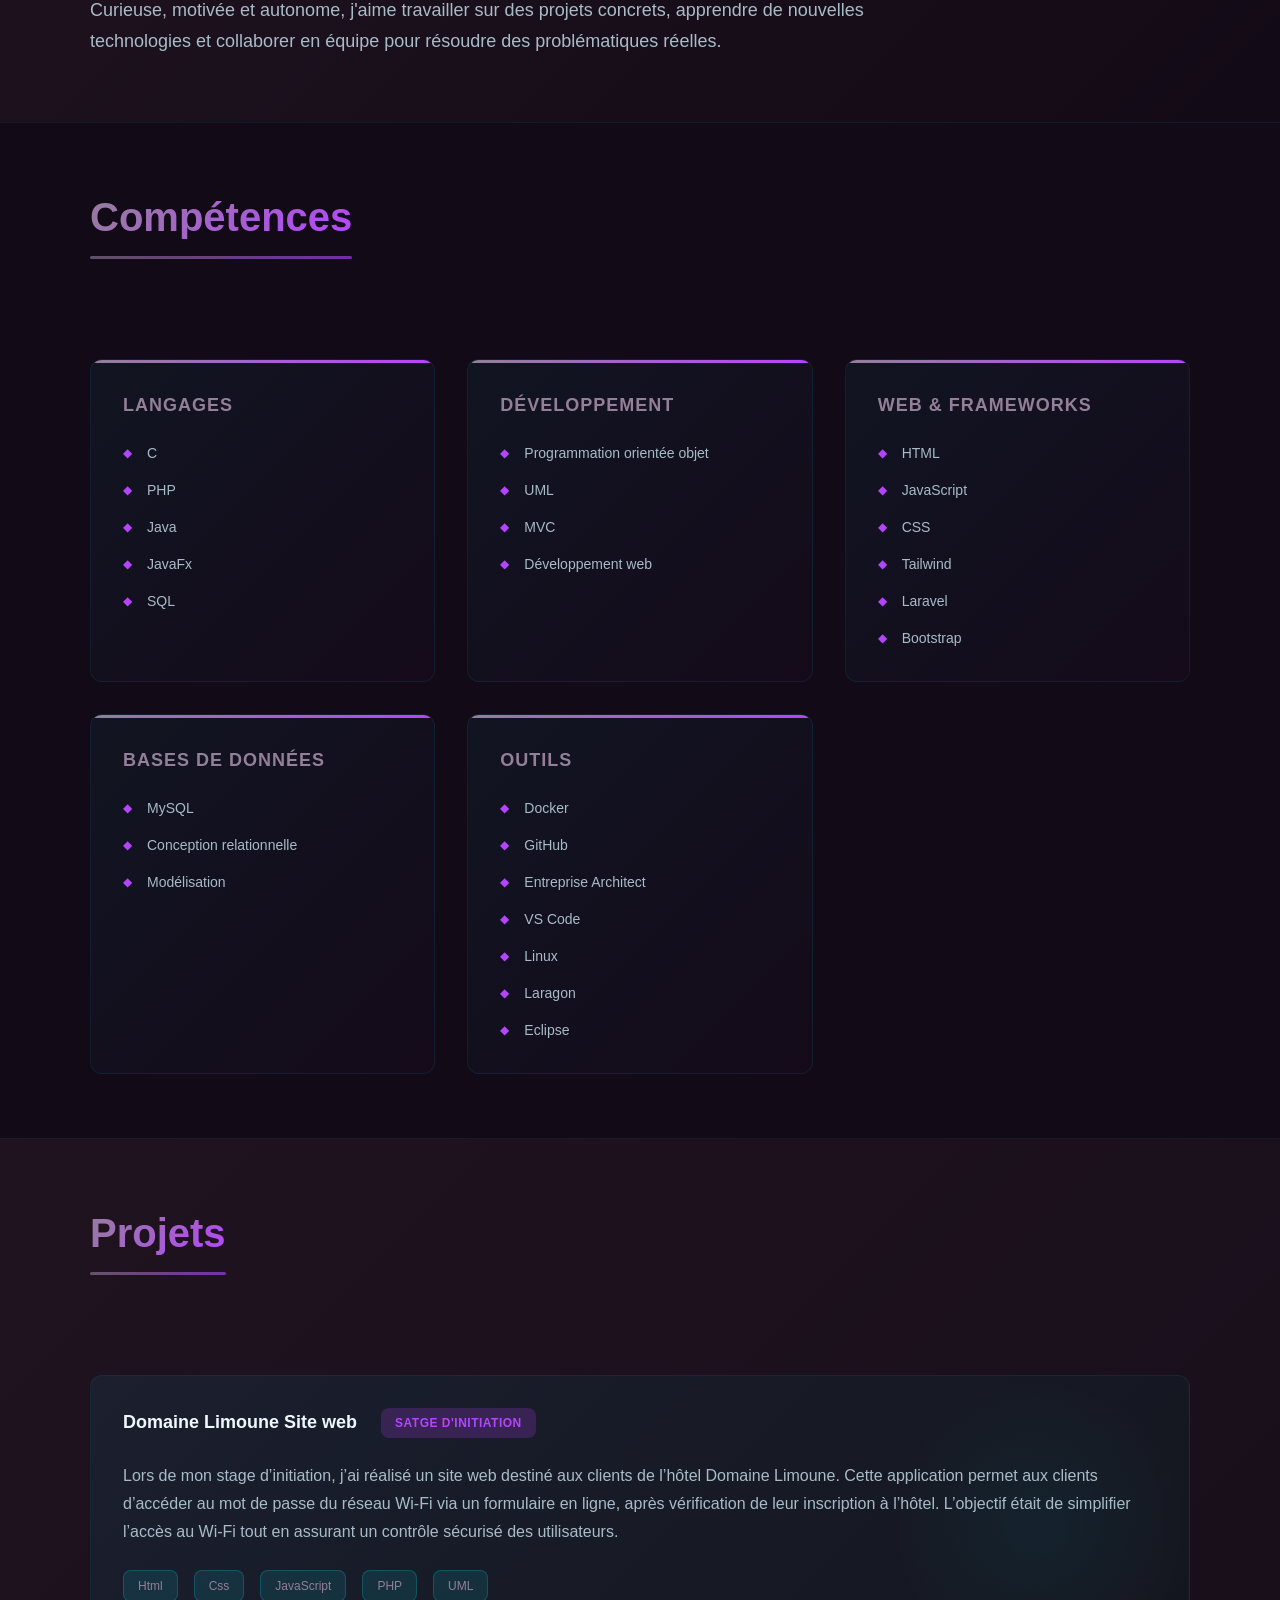
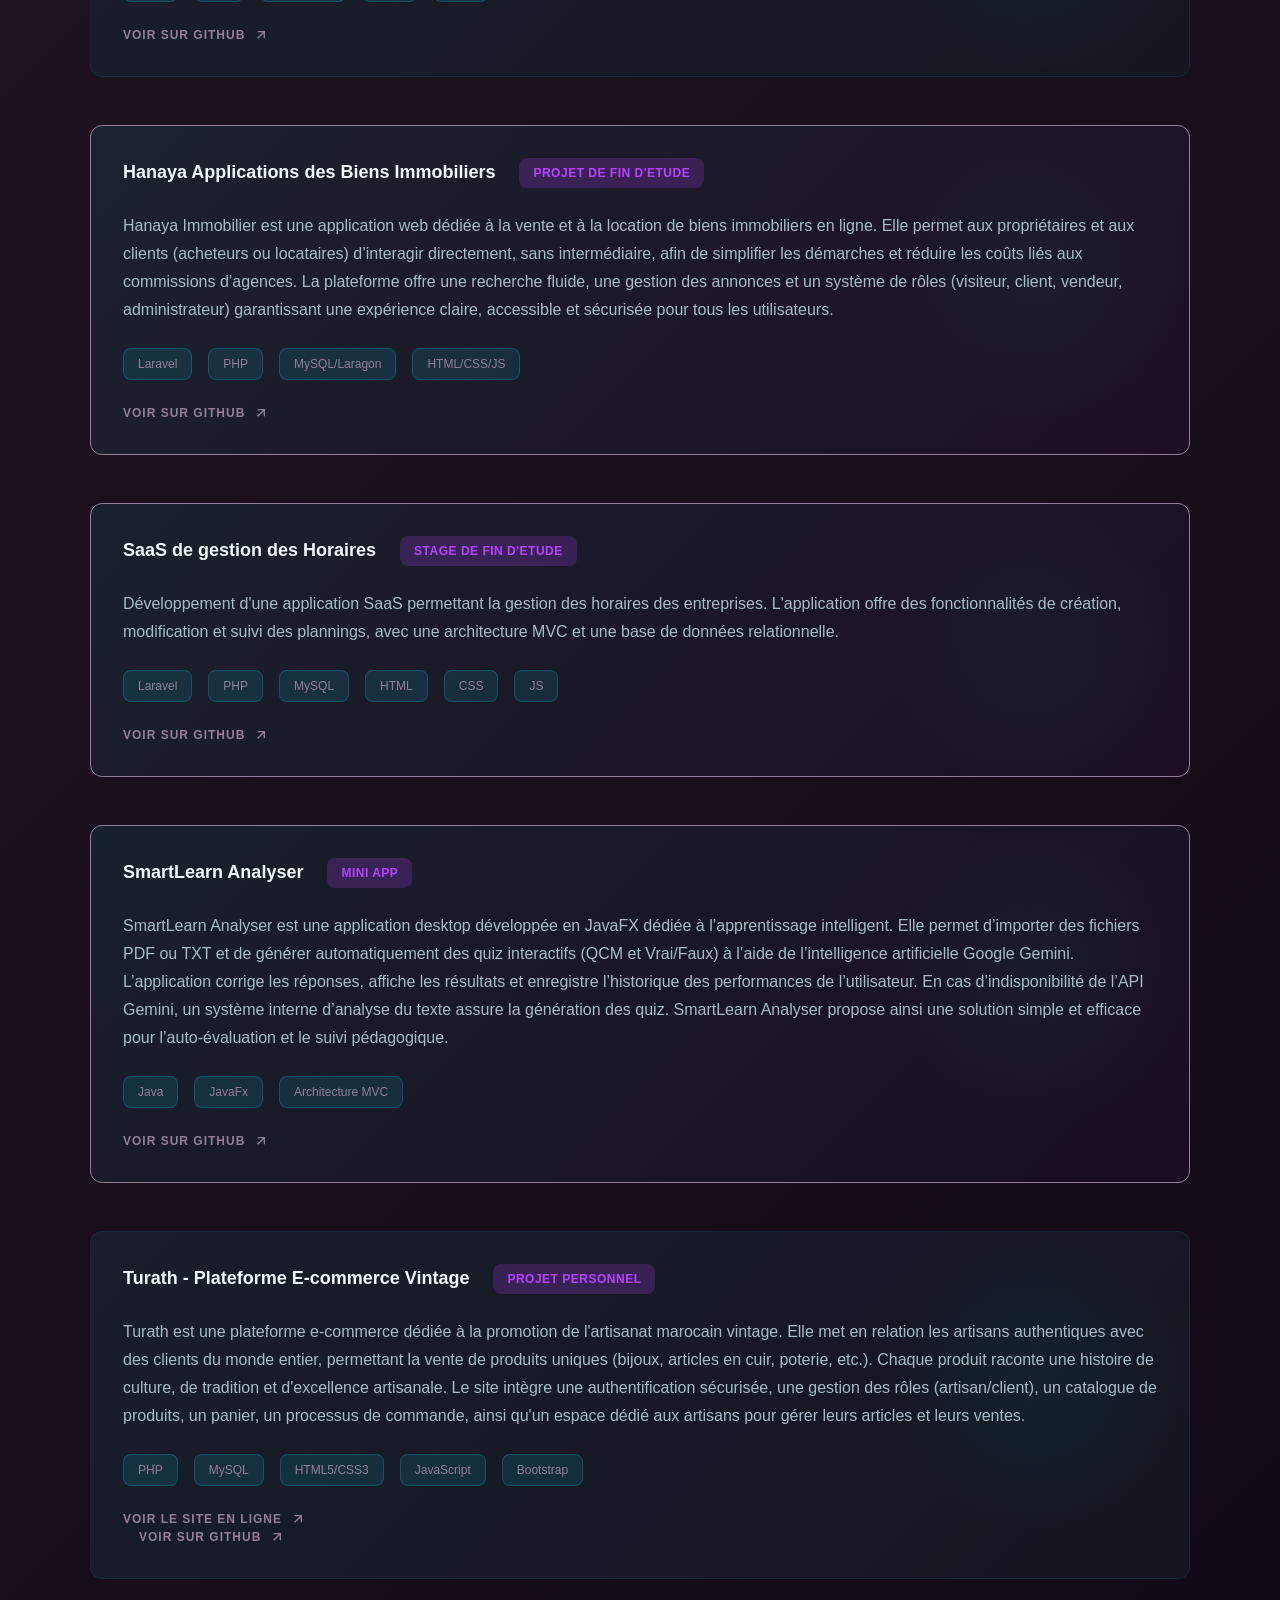
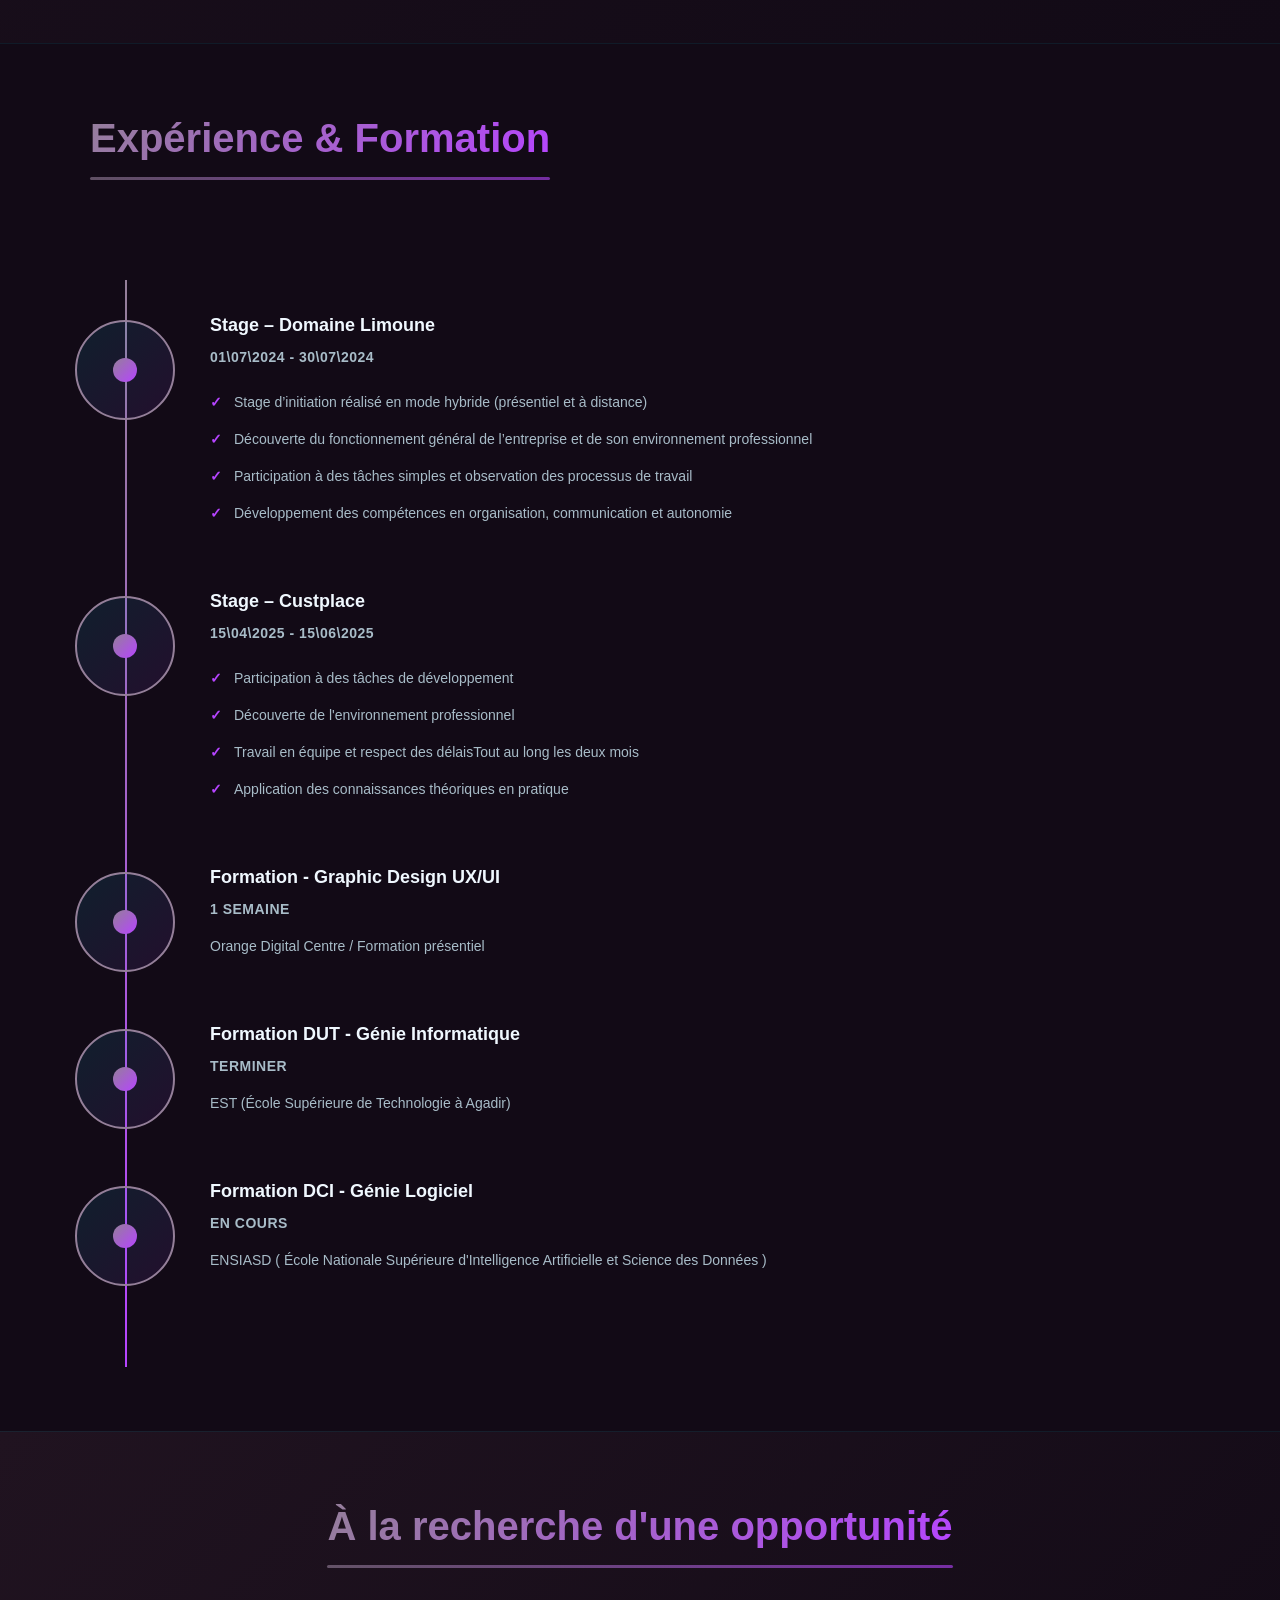
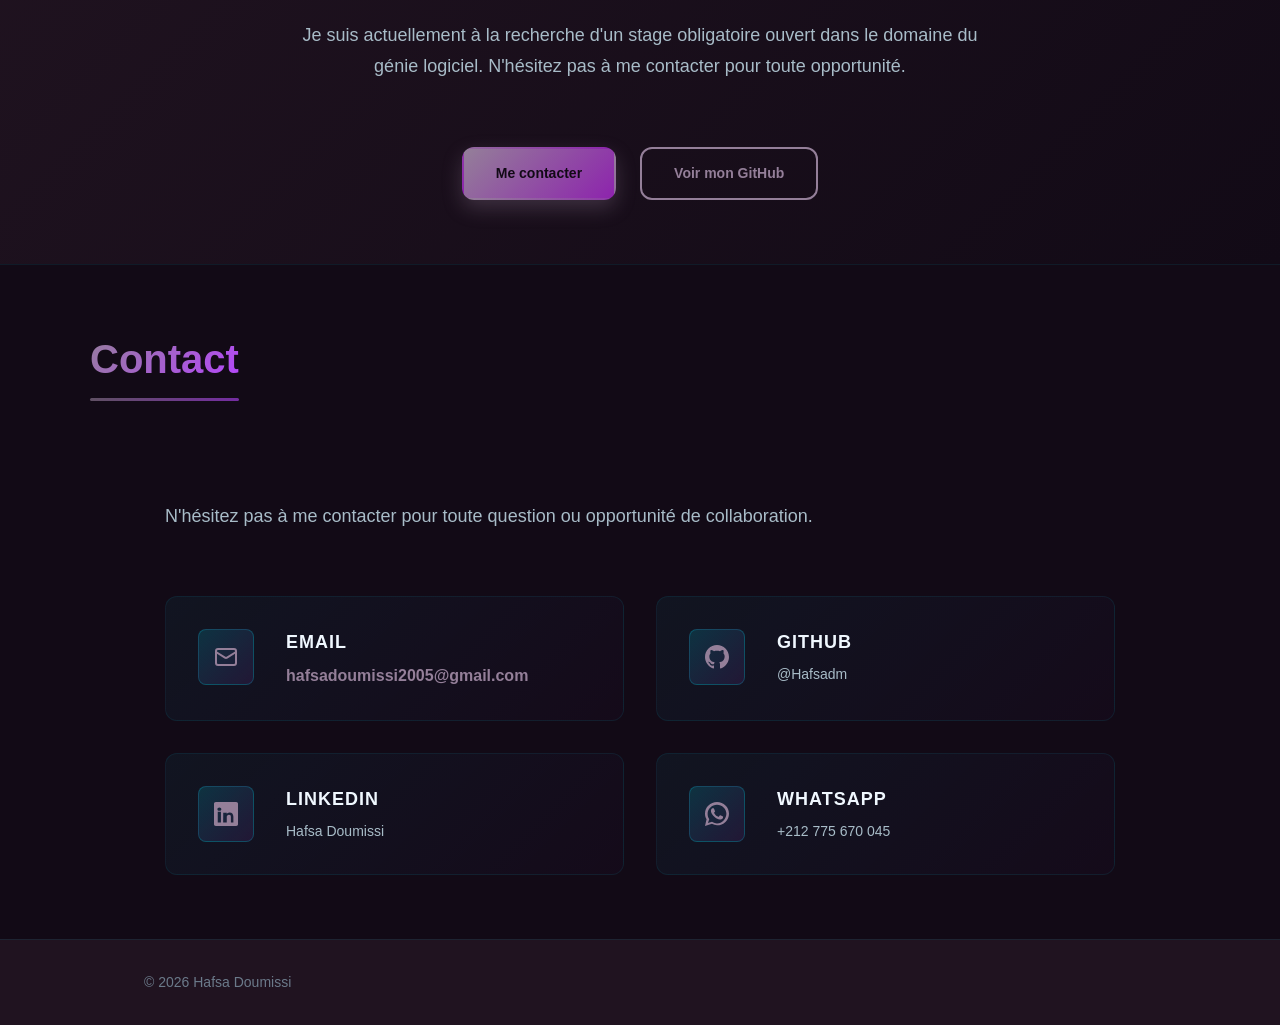
==== commit 29a7a0c4: "L'ajoute d'un nouveau projet Web Turath est une plateforme e-commerce dédiée à la valorisation de l’" ====
--- a/index.html
+++ b/index.html
@@ -744,8 +744,6 @@
                         </svg>
                     </a>
 
-                
-
                 </div>
 
                   <div class="project-card project-featured">
@@ -775,10 +773,40 @@
                         </svg>
                     </a>
 
-                     
-
-                </div>
-
+                </div>
+
+                <div class="project-card">
+                        <div class="project-header">
+                            <h3 class="project-title">Turath - Plateforme E-commerce Vintage</h3>
+                            <span class="project-badge">Projet Personnel</span>
+                        </div>
+                        <p class="project-description">
+                            Turath est une plateforme e-commerce dédiée à la promotion de l'artisanat marocain vintage.
+                            Elle met en relation les artisans authentiques avec des clients du monde entier, permettant la vente de produits uniques (bijoux, articles en cuir, poterie, etc.).
+                            Chaque produit raconte une histoire de culture, de tradition et d'excellence artisanale.
+                            Le site intègre une authentification sécurisée, une gestion des rôles (artisan/client), un catalogue de produits, un panier, un processus de commande, ainsi qu'un espace dédié aux artisans pour gérer leurs articles et leurs ventes.
+                        </p>
+                        <div class="project-tech">
+                            <span class="tech-tag">PHP</span>
+                            <span class="tech-tag">MySQL</span>
+                            <span class="tech-tag">HTML5/CSS3</span>
+                            <span class="tech-tag">JavaScript</span>
+                            <span class="tech-tag">Bootstrap</span>
+                        </div>
+                        <a href="https://turath.great-site.net/index.php" target="_blank" rel="noopener noreferrer" class="project-link">
+                            Voir le site en ligne
+                            <svg width="16" height="16" viewBox="0 0 24 24" fill="none" stroke="currentColor" stroke-width="2">
+                                <path d="M7 17L17 7M7 7h10v10"></path>
+                            </svg>
+                        </a>
+                        <a href="https://github.com/Hafsadm/Turath" target="_blank" rel="noopener noreferrer" class="project-link" style="margin-left: 1rem;">
+                            Voir sur GitHub
+                            <svg width="16" height="16" viewBox="0 0 24 24" fill="none" stroke="currentColor" stroke-width="2">
+                                <path d="M7 17L17 7M7 7h10v10"></path>
+                            </svg>
+                        </a>
+                    </div>
+                
             </div>
         </div>
     </section>
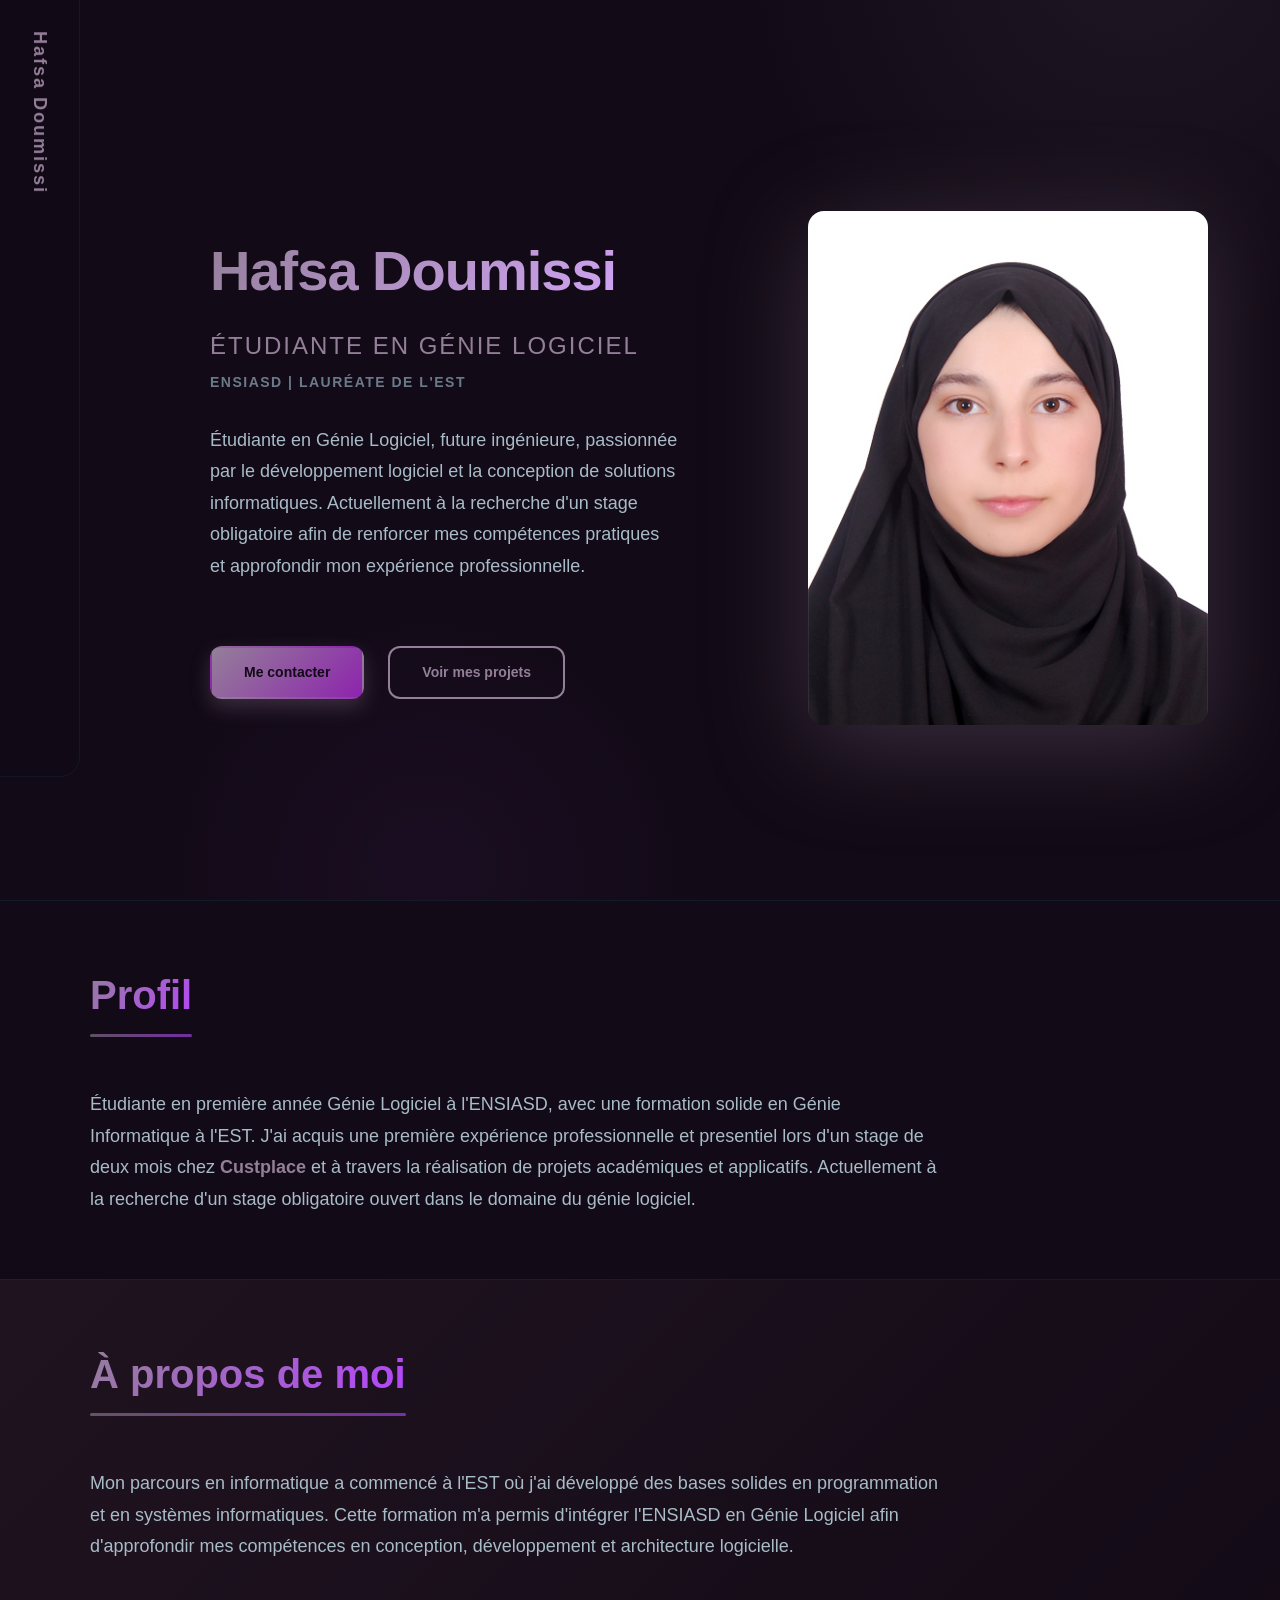
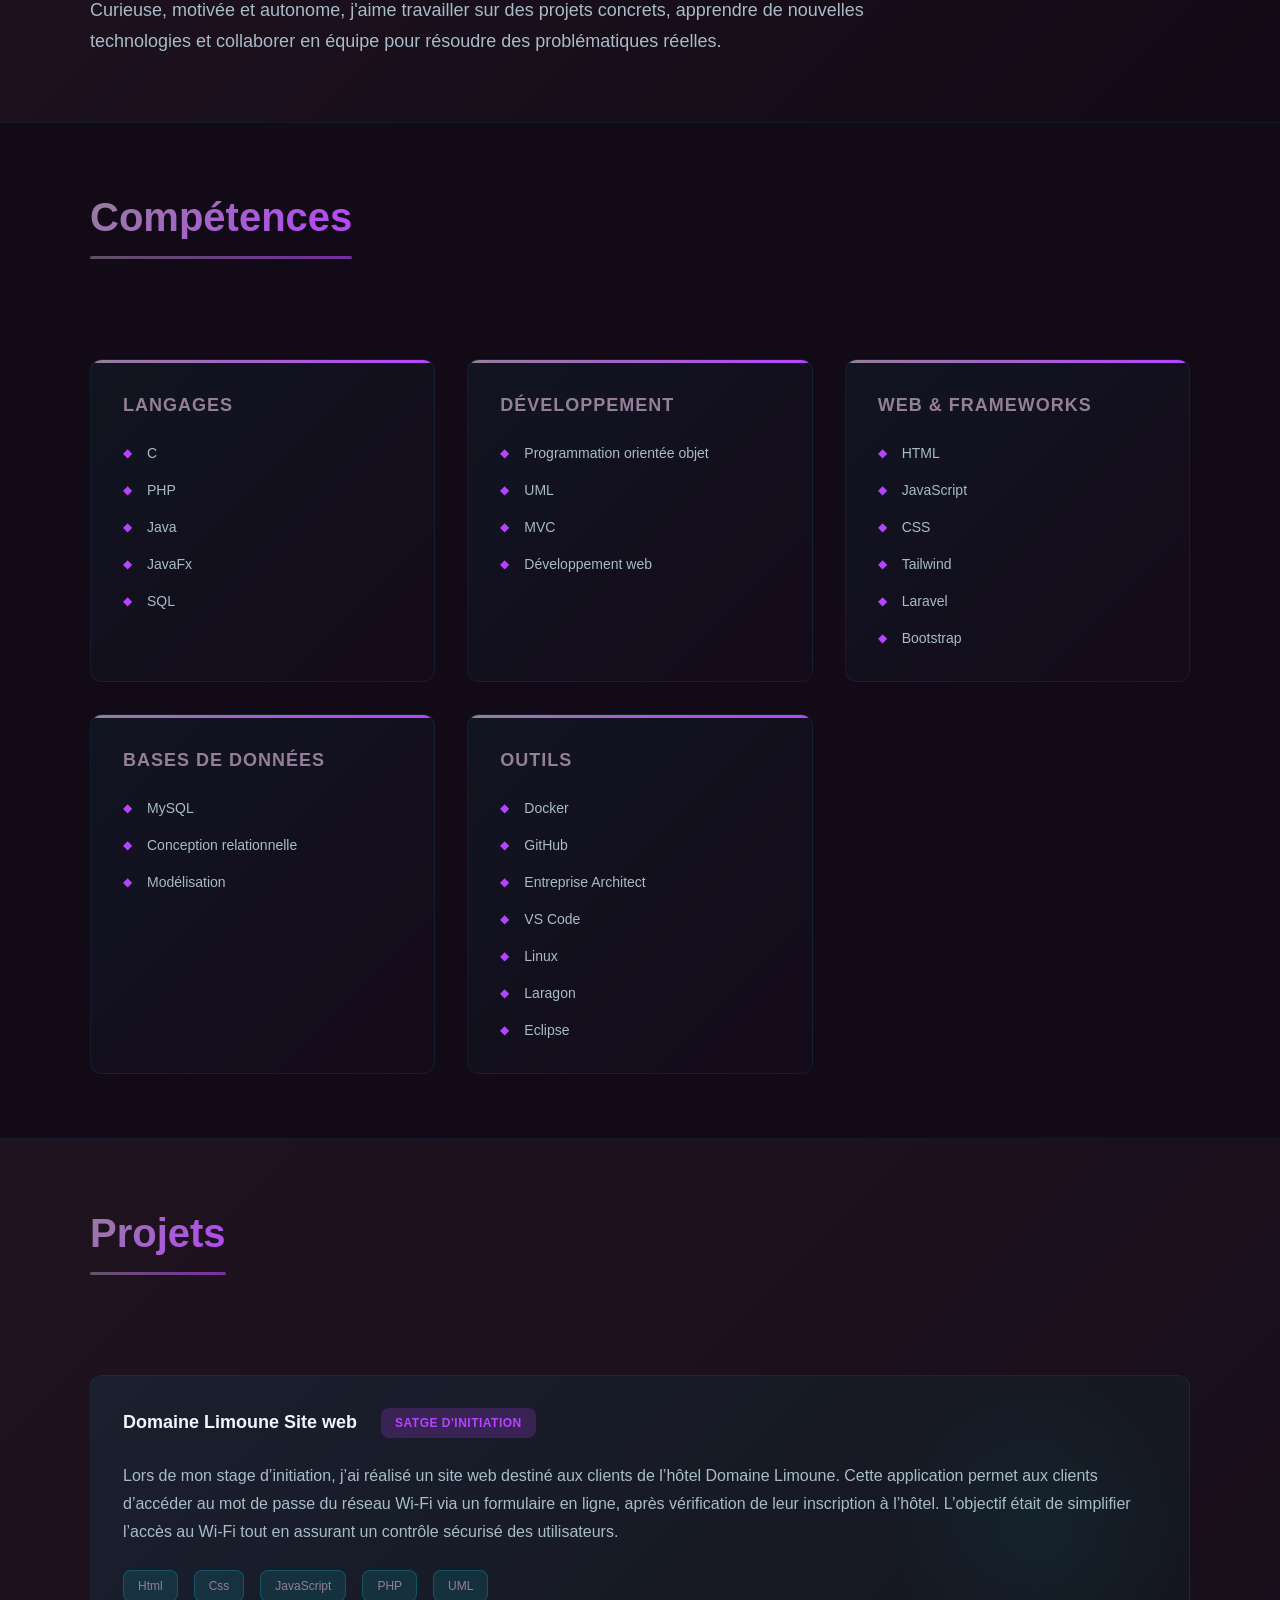
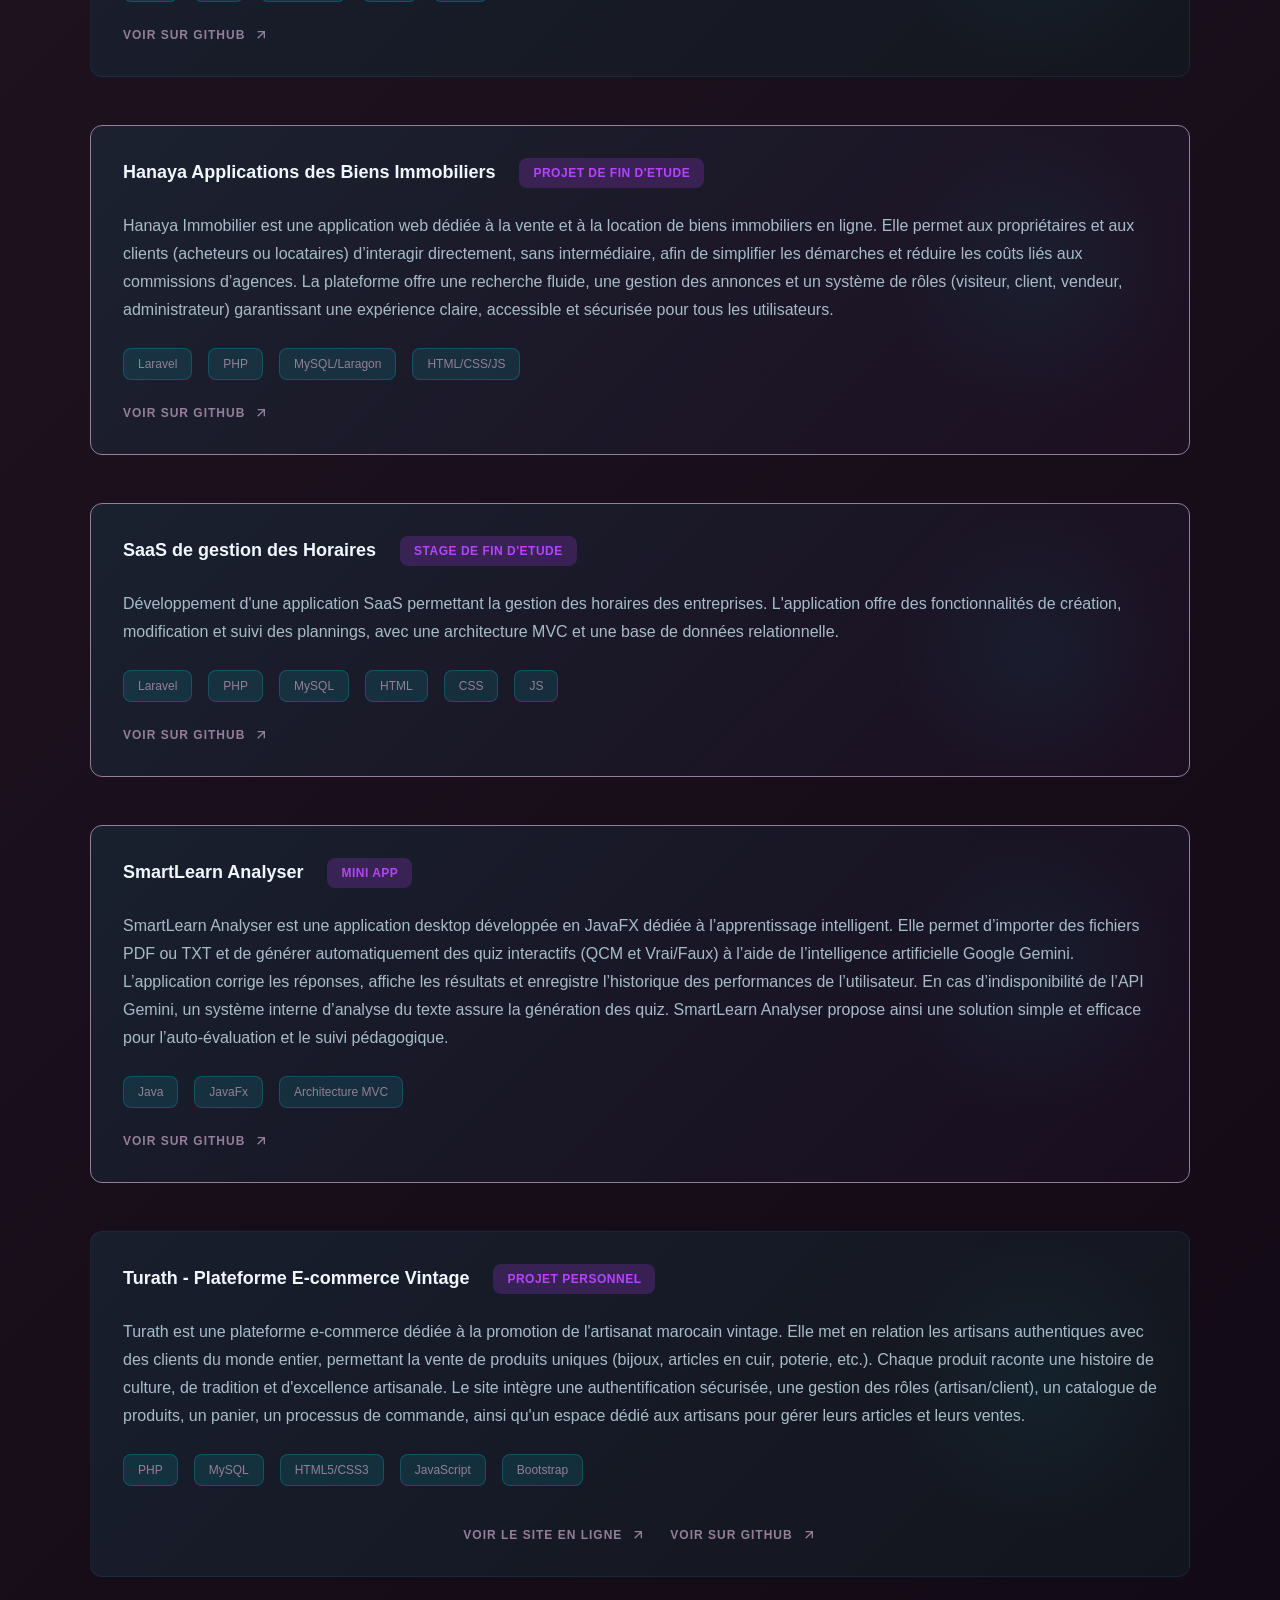
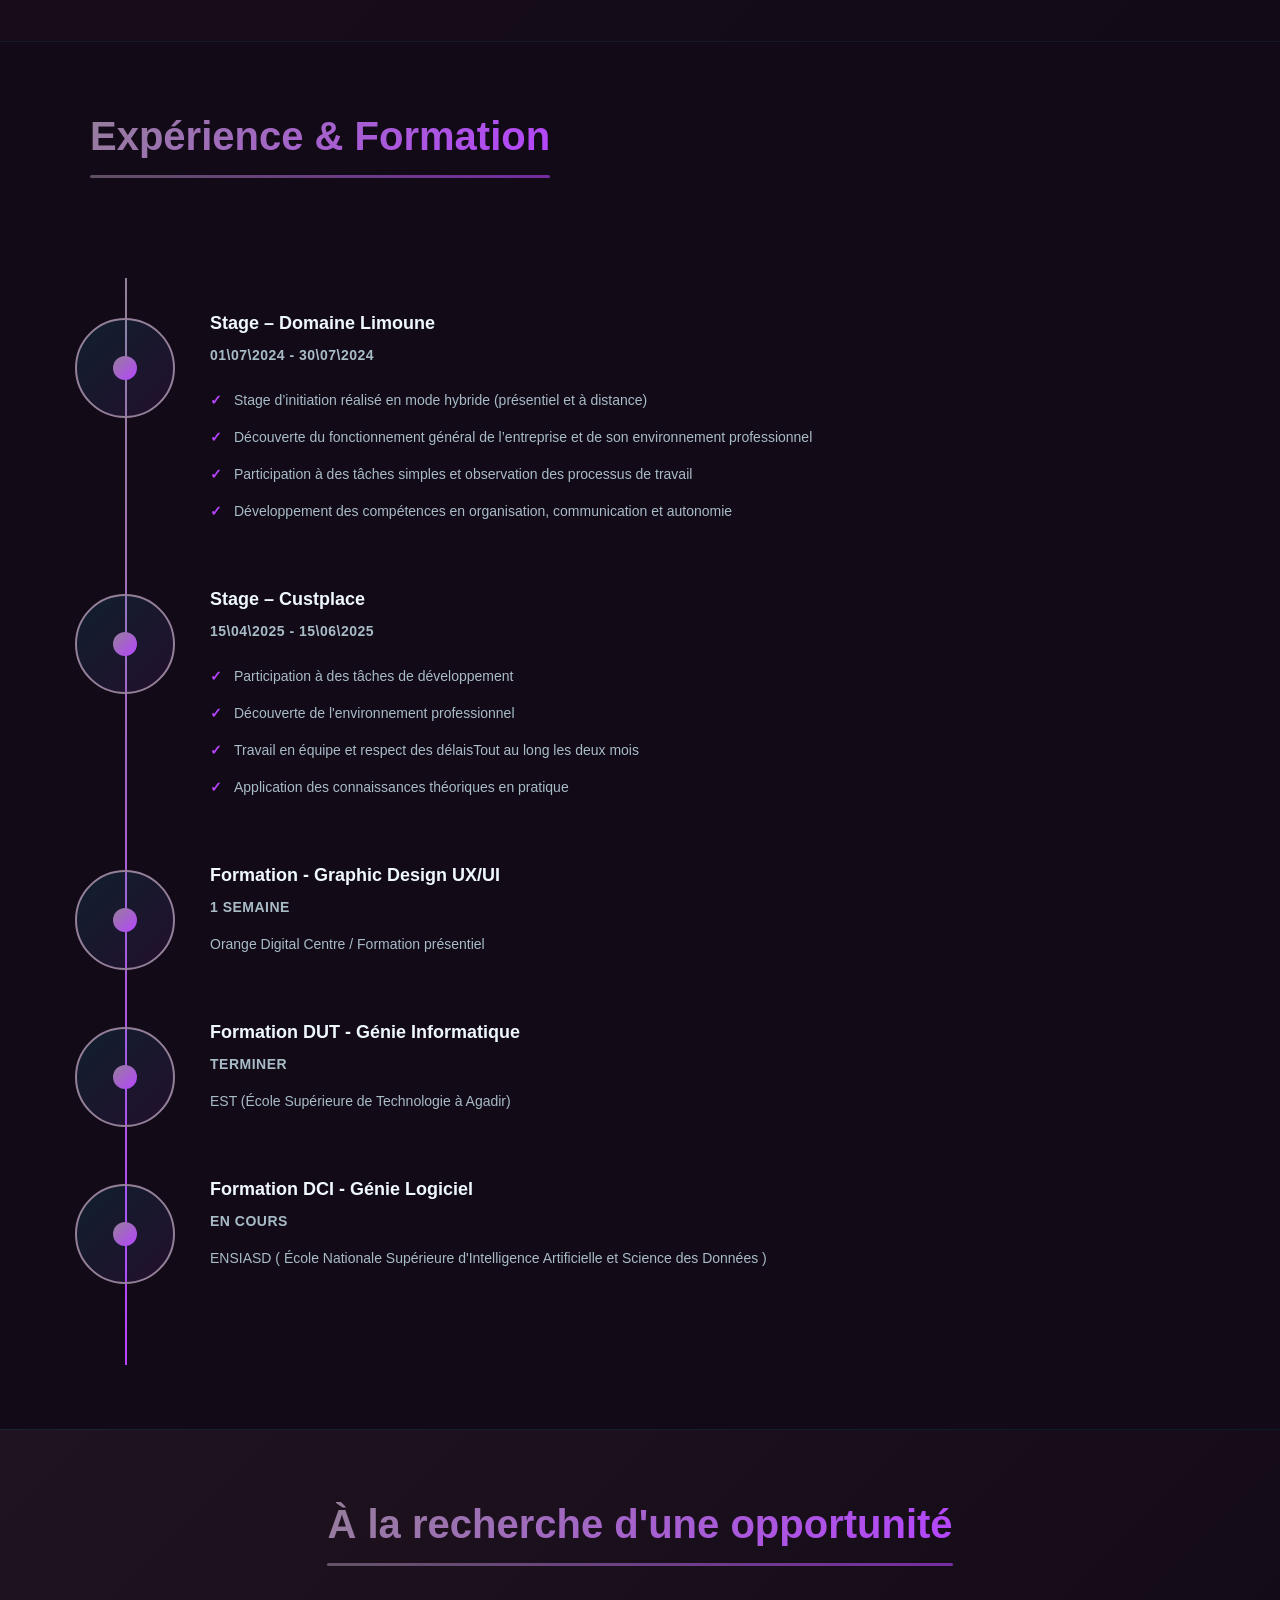
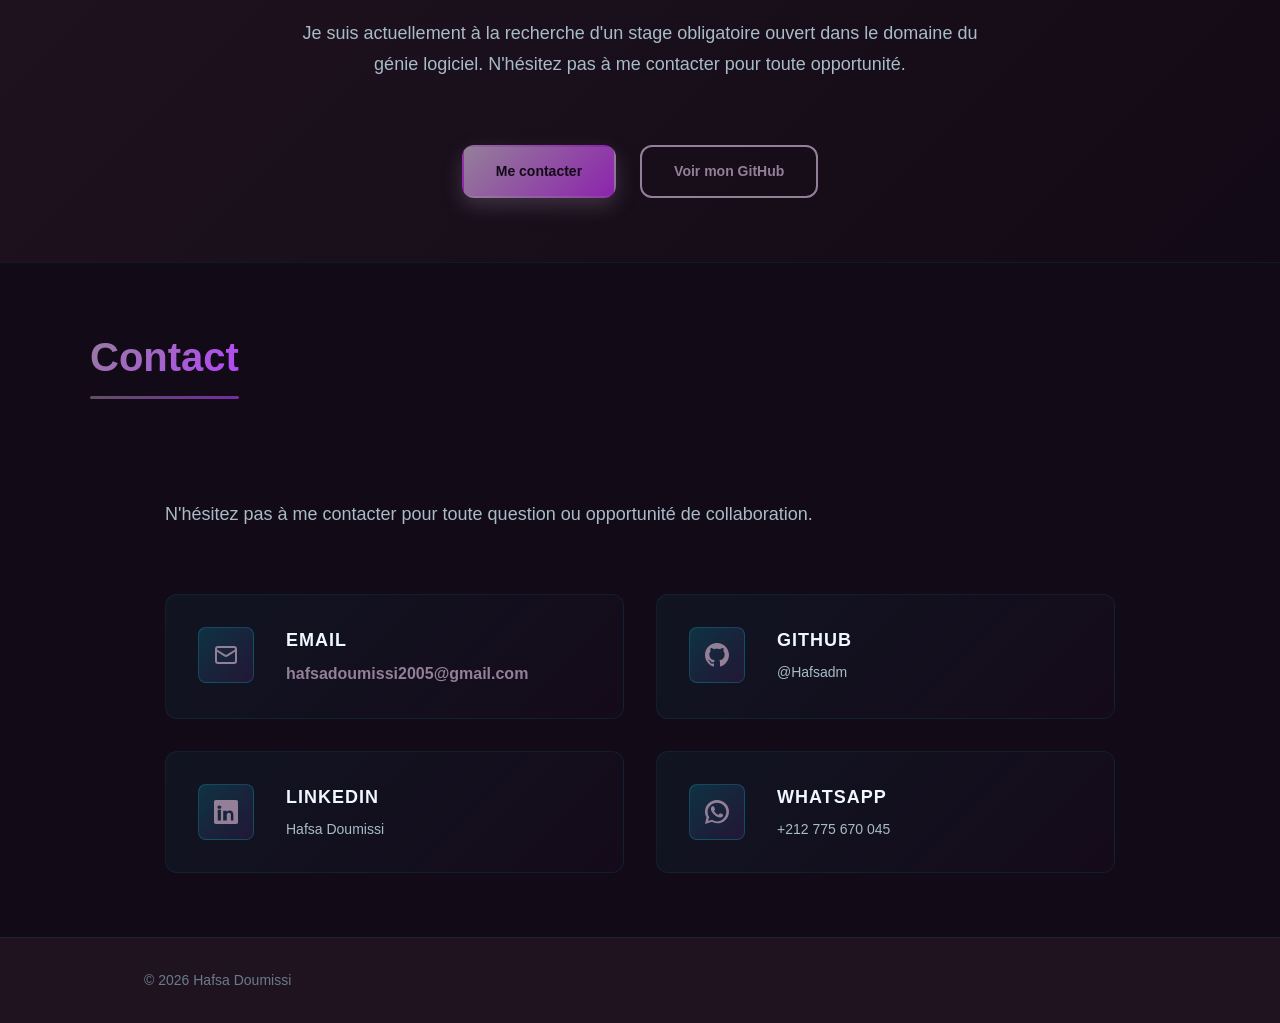
==== commit 0de50080: "add links to the projects" ====
--- a/index.html
+++ b/index.html
@@ -737,7 +737,7 @@
 
 
                     </div>
-                    <a href="https://github.com/Hafsadm" target="_blank" rel="noopener noreferrer" class="project-link">
+                    <a href="https://github.com/Hafsadm/MY-SFE.git" target="_blank" rel="noopener noreferrer" class="project-link">
                         Voir sur GitHub
                         <svg width="16" height="16" viewBox="0 0 24 24" fill="none" stroke="currentColor" stroke-width="2">
                             <path d="M7 17L17 7M7 7h10v10"></path>
@@ -766,7 +766,7 @@
                         <span class="tech-tag">JavaFx</span>
                         <span class="tech-tag">Architecture MVC</span>
                     </div>
-                    <a href="https://github.com/Hafsadm" target="_blank" rel="noopener noreferrer" class="project-link">
+                    <a href="https://github.com/Hafsadm/Project_Karbil.git" target="_blank" rel="noopener noreferrer" class="project-link">
                         Voir sur GitHub
                         <svg width="16" height="16" viewBox="0 0 24 24" fill="none" stroke="currentColor" stroke-width="2">
                             <path d="M7 17L17 7M7 7h10v10"></path>
@@ -793,18 +793,20 @@
                             <span class="tech-tag">JavaScript</span>
                             <span class="tech-tag">Bootstrap</span>
                         </div>
-                        <a href="https://turath.great-site.net/index.php" target="_blank" rel="noopener noreferrer" class="project-link">
-                            Voir le site en ligne
-                            <svg width="16" height="16" viewBox="0 0 24 24" fill="none" stroke="currentColor" stroke-width="2">
-                                <path d="M7 17L17 7M7 7h10v10"></path>
-                            </svg>
-                        </a>
-                        <a href="https://github.com/Hafsadm/Turath" target="_blank" rel="noopener noreferrer" class="project-link" style="margin-left: 1rem;">
-                            Voir sur GitHub
-                            <svg width="16" height="16" viewBox="0 0 24 24" fill="none" stroke="currentColor" stroke-width="2">
-                                <path d="M7 17L17 7M7 7h10v10"></path>
-                            </svg>
-                        </a>
+                      <div style="display: flex; justify-content: center; gap: 1.5rem; flex-wrap: wrap; margin-top: 1rem;">
+    <a href="https://turath.great-site.net/index.php" target="_blank" rel="noopener noreferrer" class="project-link" style="display: inline-flex; align-items: center; gap: 0.5rem;">
+        Voir le site en ligne
+        <svg width="16" height="16" viewBox="0 0 24 24" fill="none" stroke="currentColor" stroke-width="2">
+            <path d="M7 17L17 7M7 7h10v10"></path>
+        </svg>
+    </a>
+    <a href="https://github.com/Hafsadm/Turath.git" target="_blank" rel="noopener noreferrer" class="project-link" style="display: inline-flex; align-items: center; gap: 0.5rem;">
+        Voir sur GitHub
+        <svg width="16" height="16" viewBox="0 0 24 24" fill="none" stroke="currentColor" stroke-width="2">
+            <path d="M7 17L17 7M7 7h10v10"></path>
+        </svg>
+    </a>
+</div>    
                     </div>
                 
             </div>
